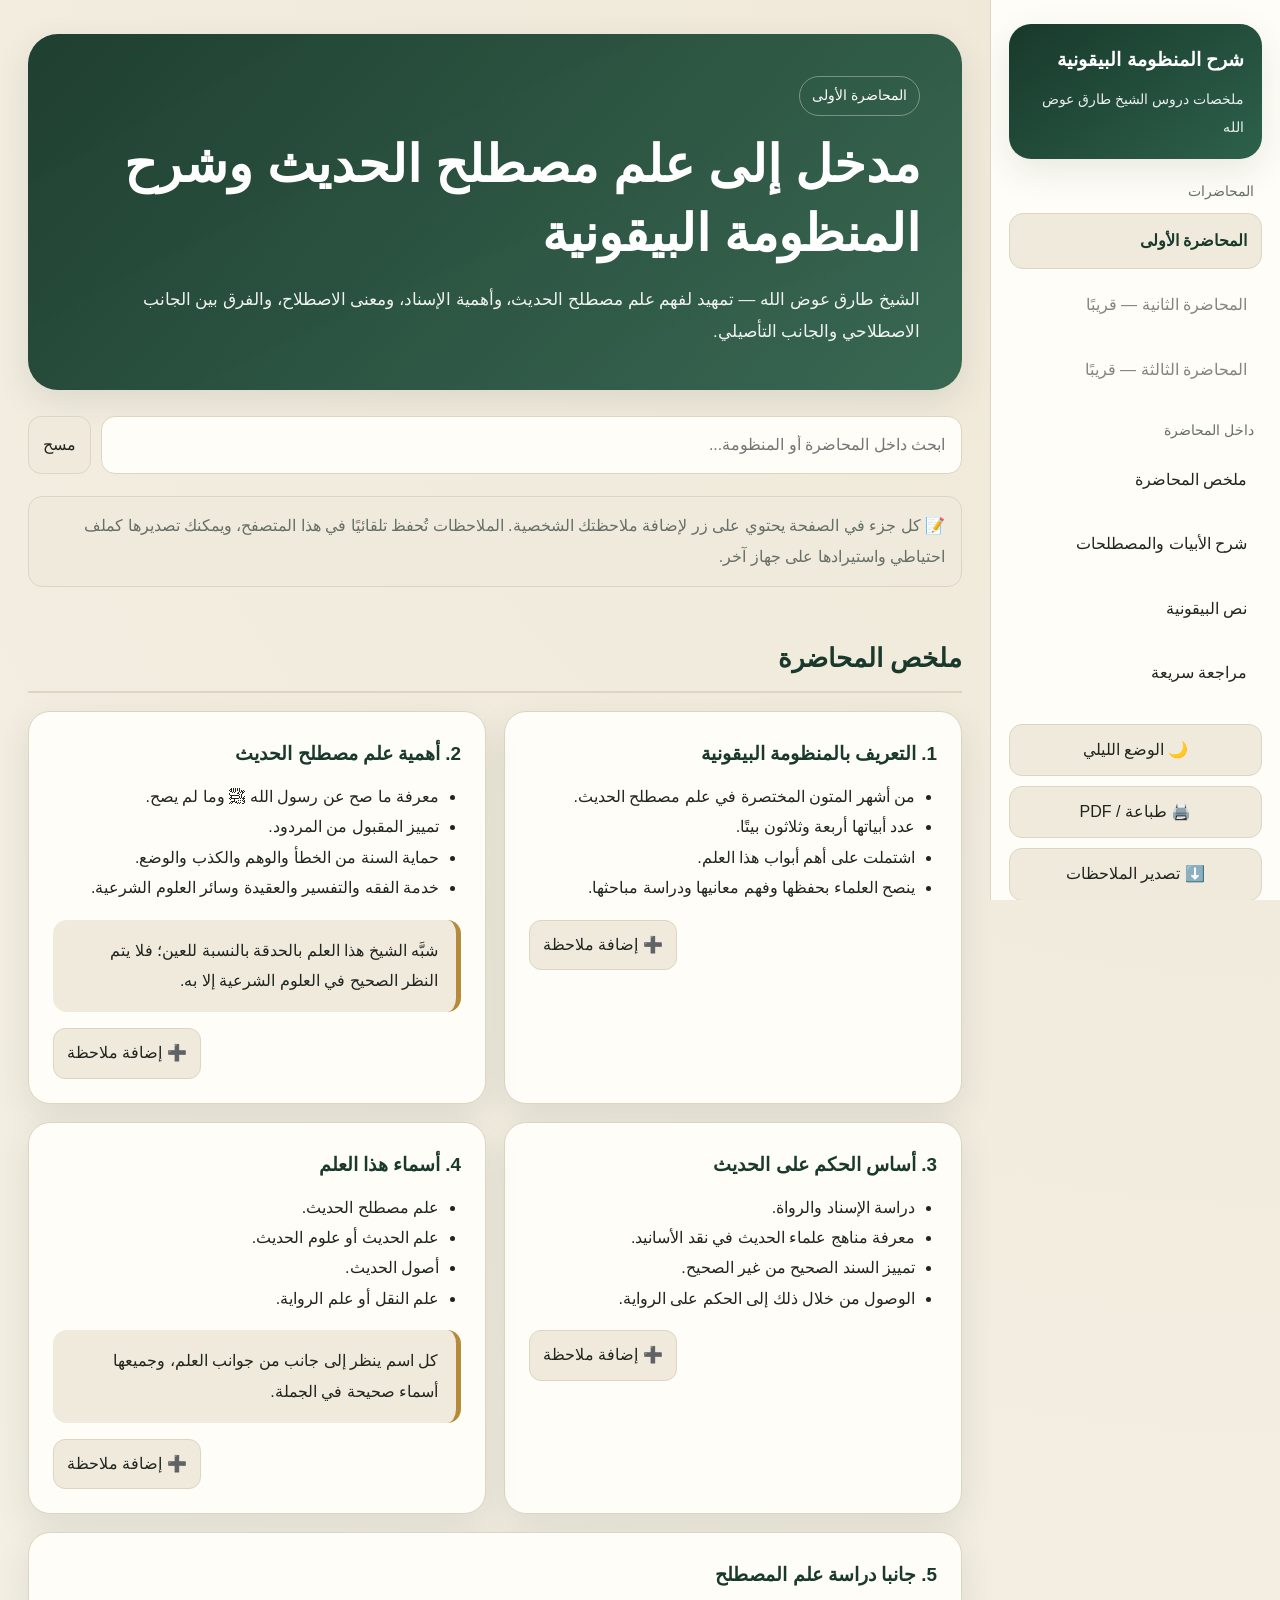
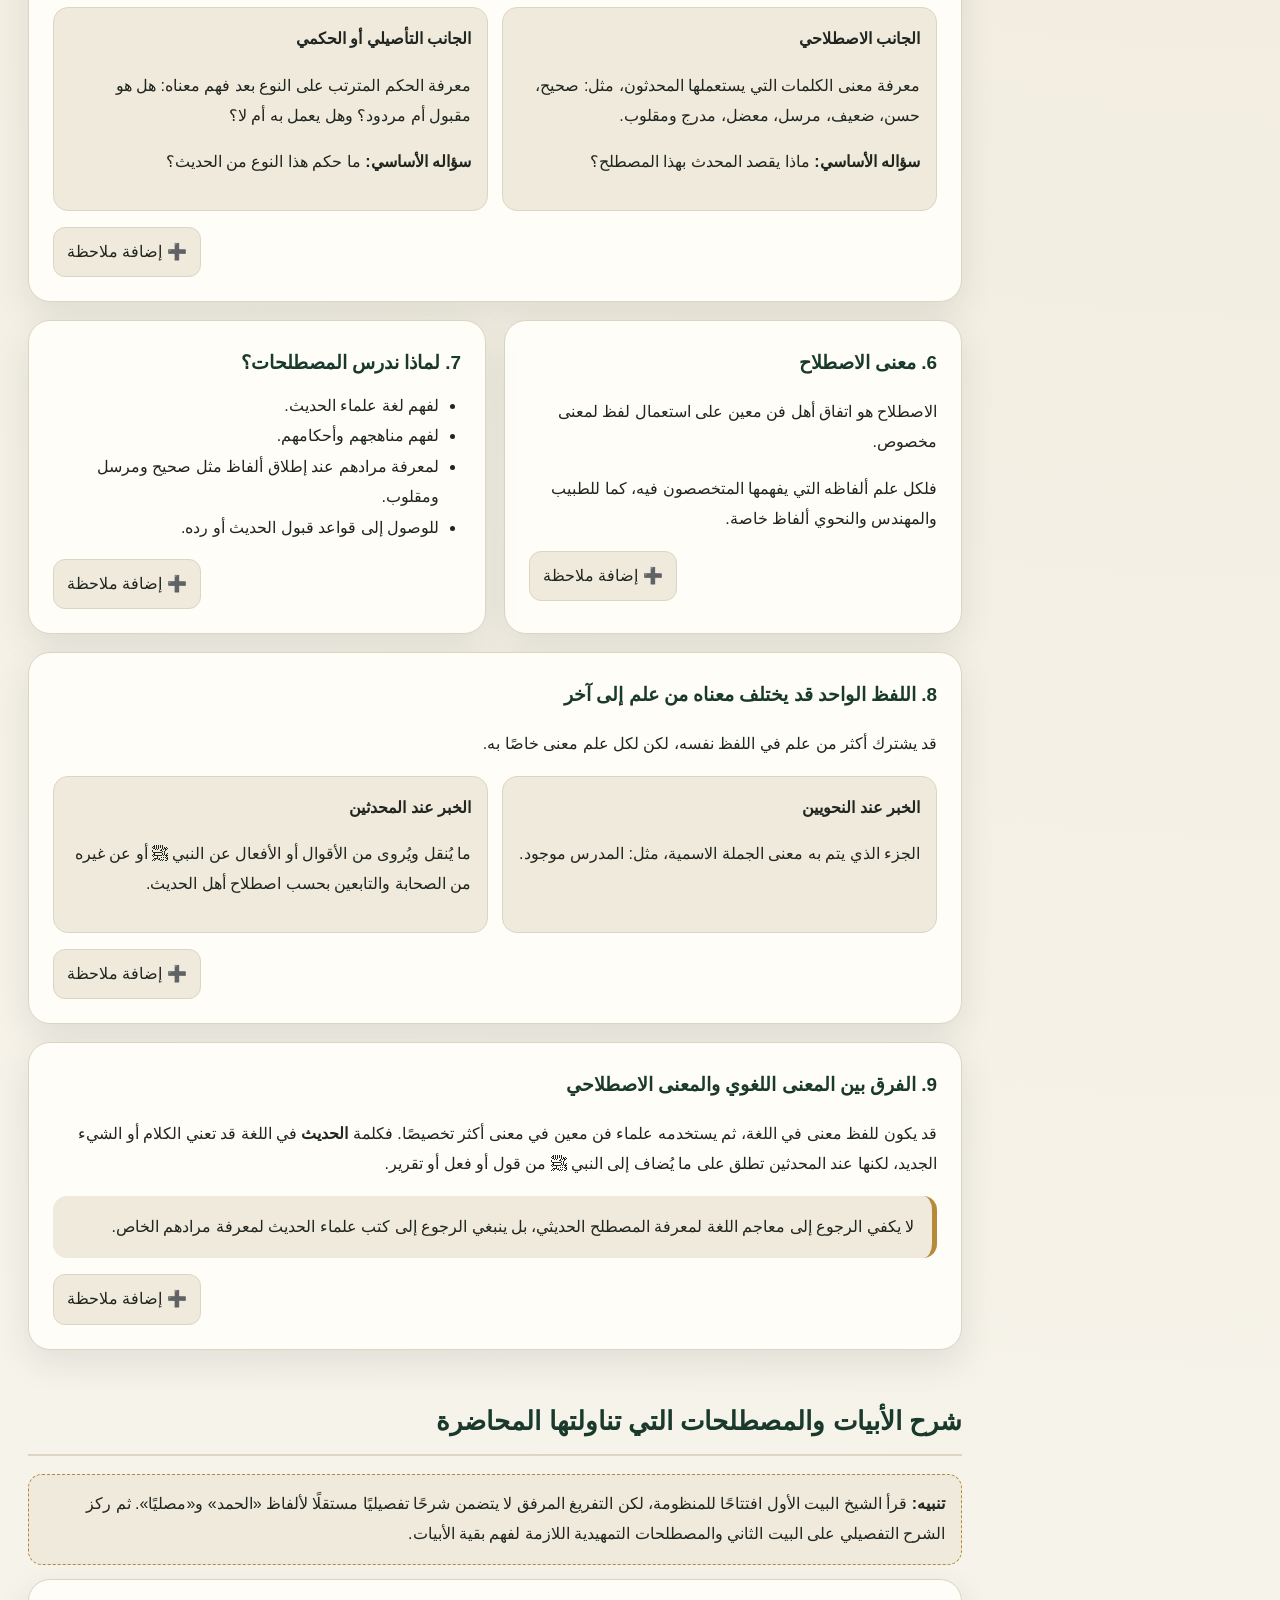
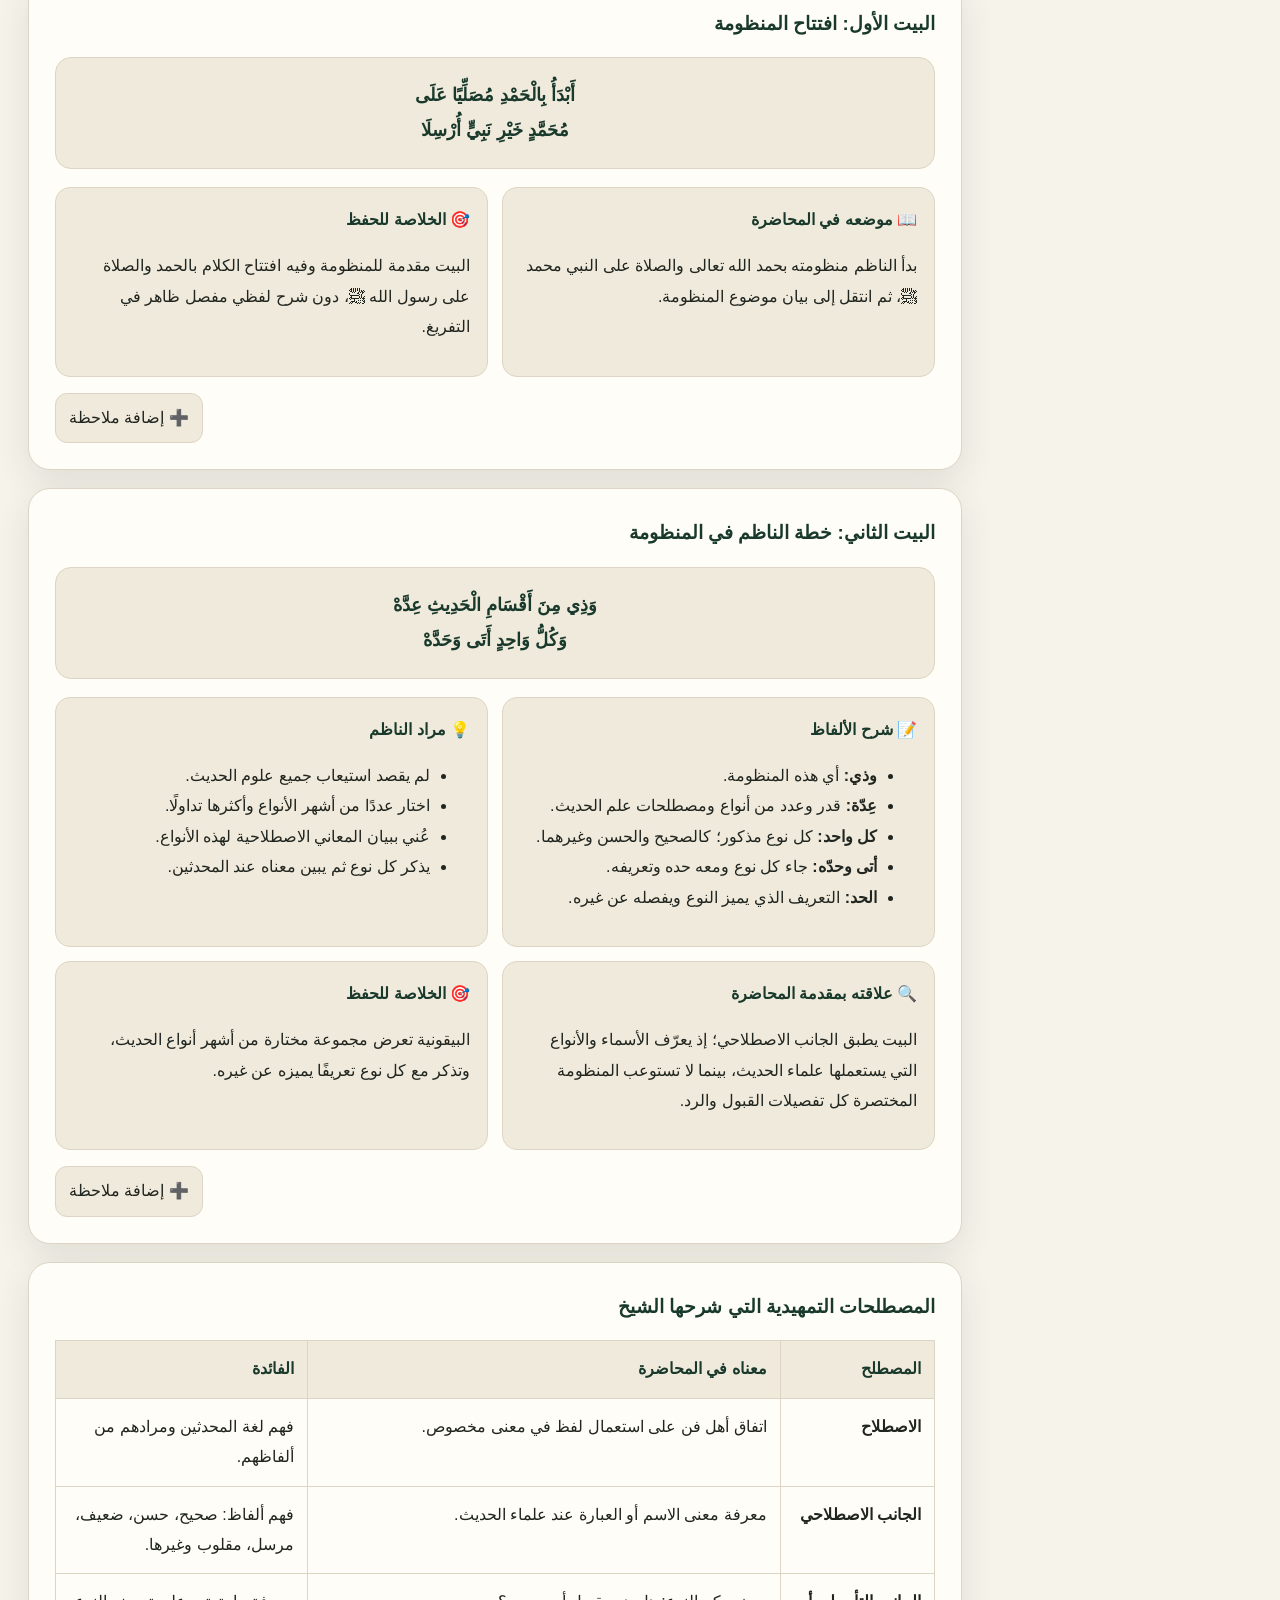
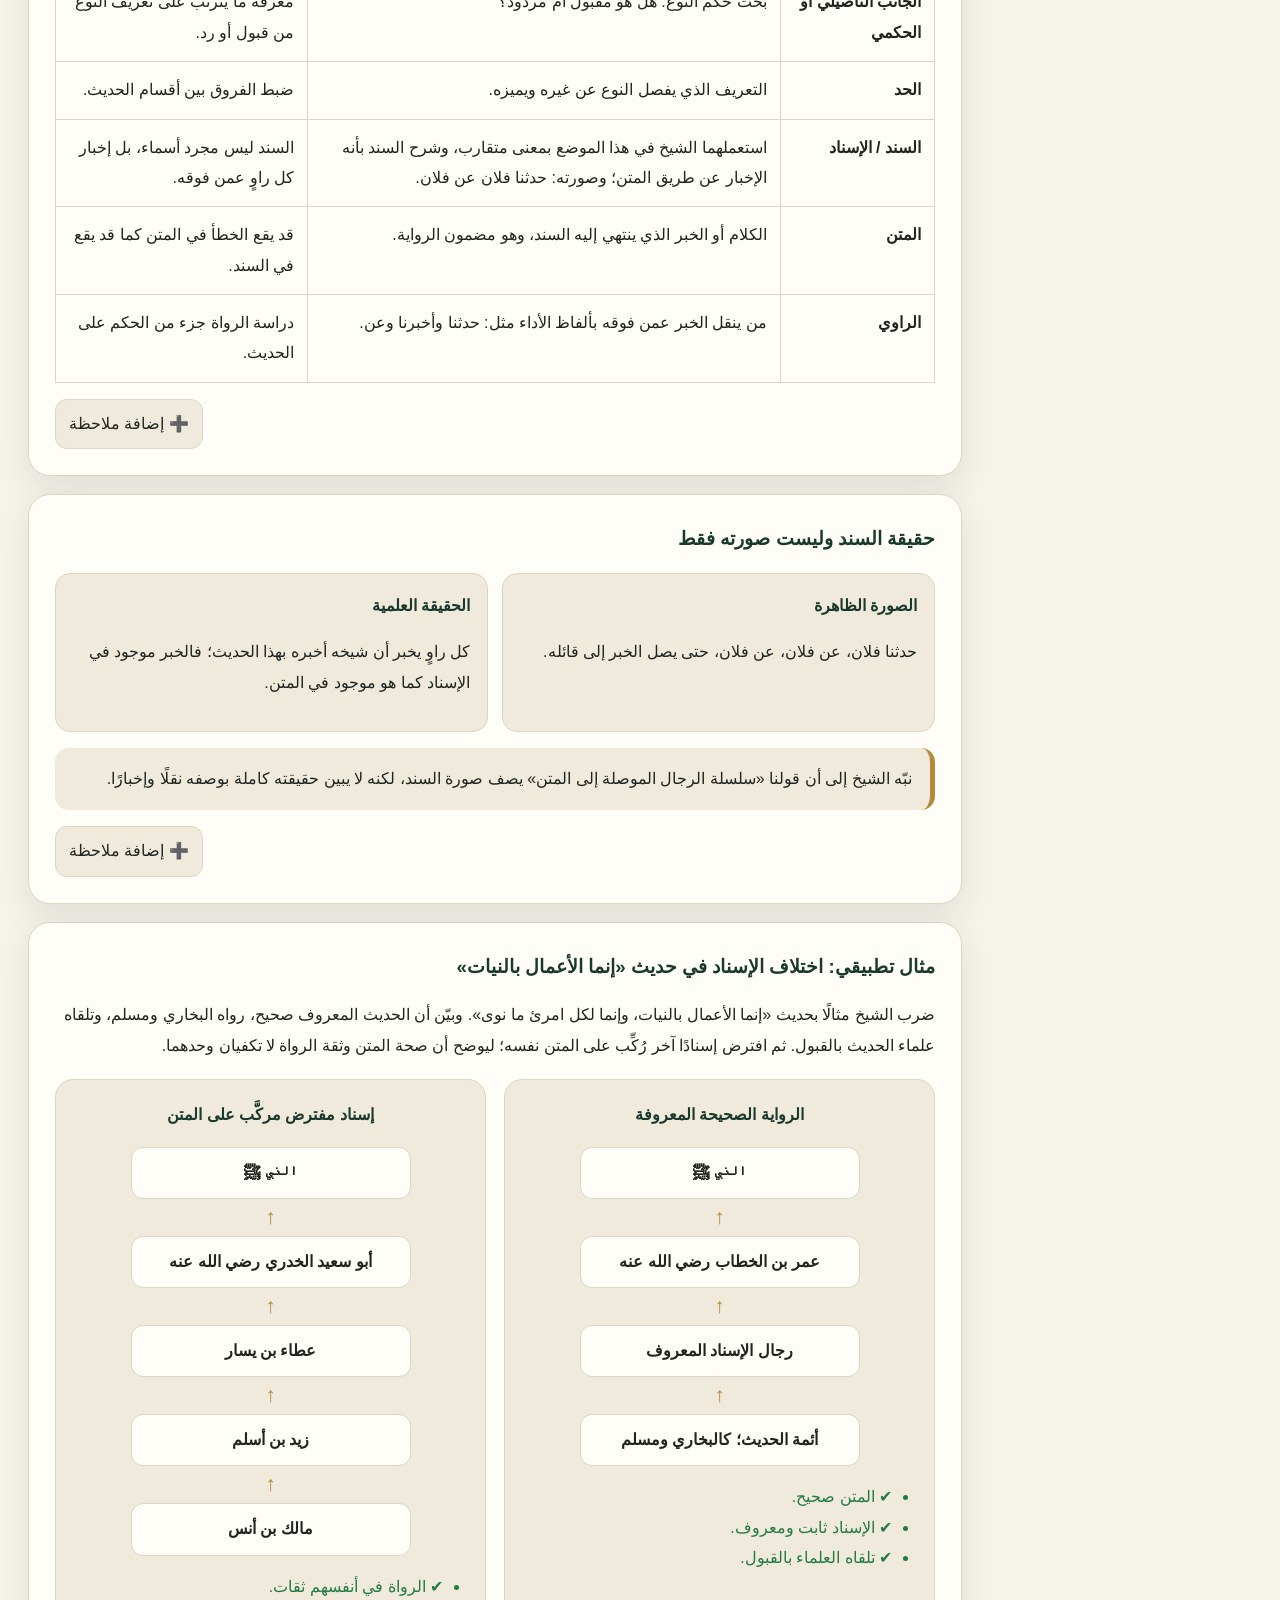
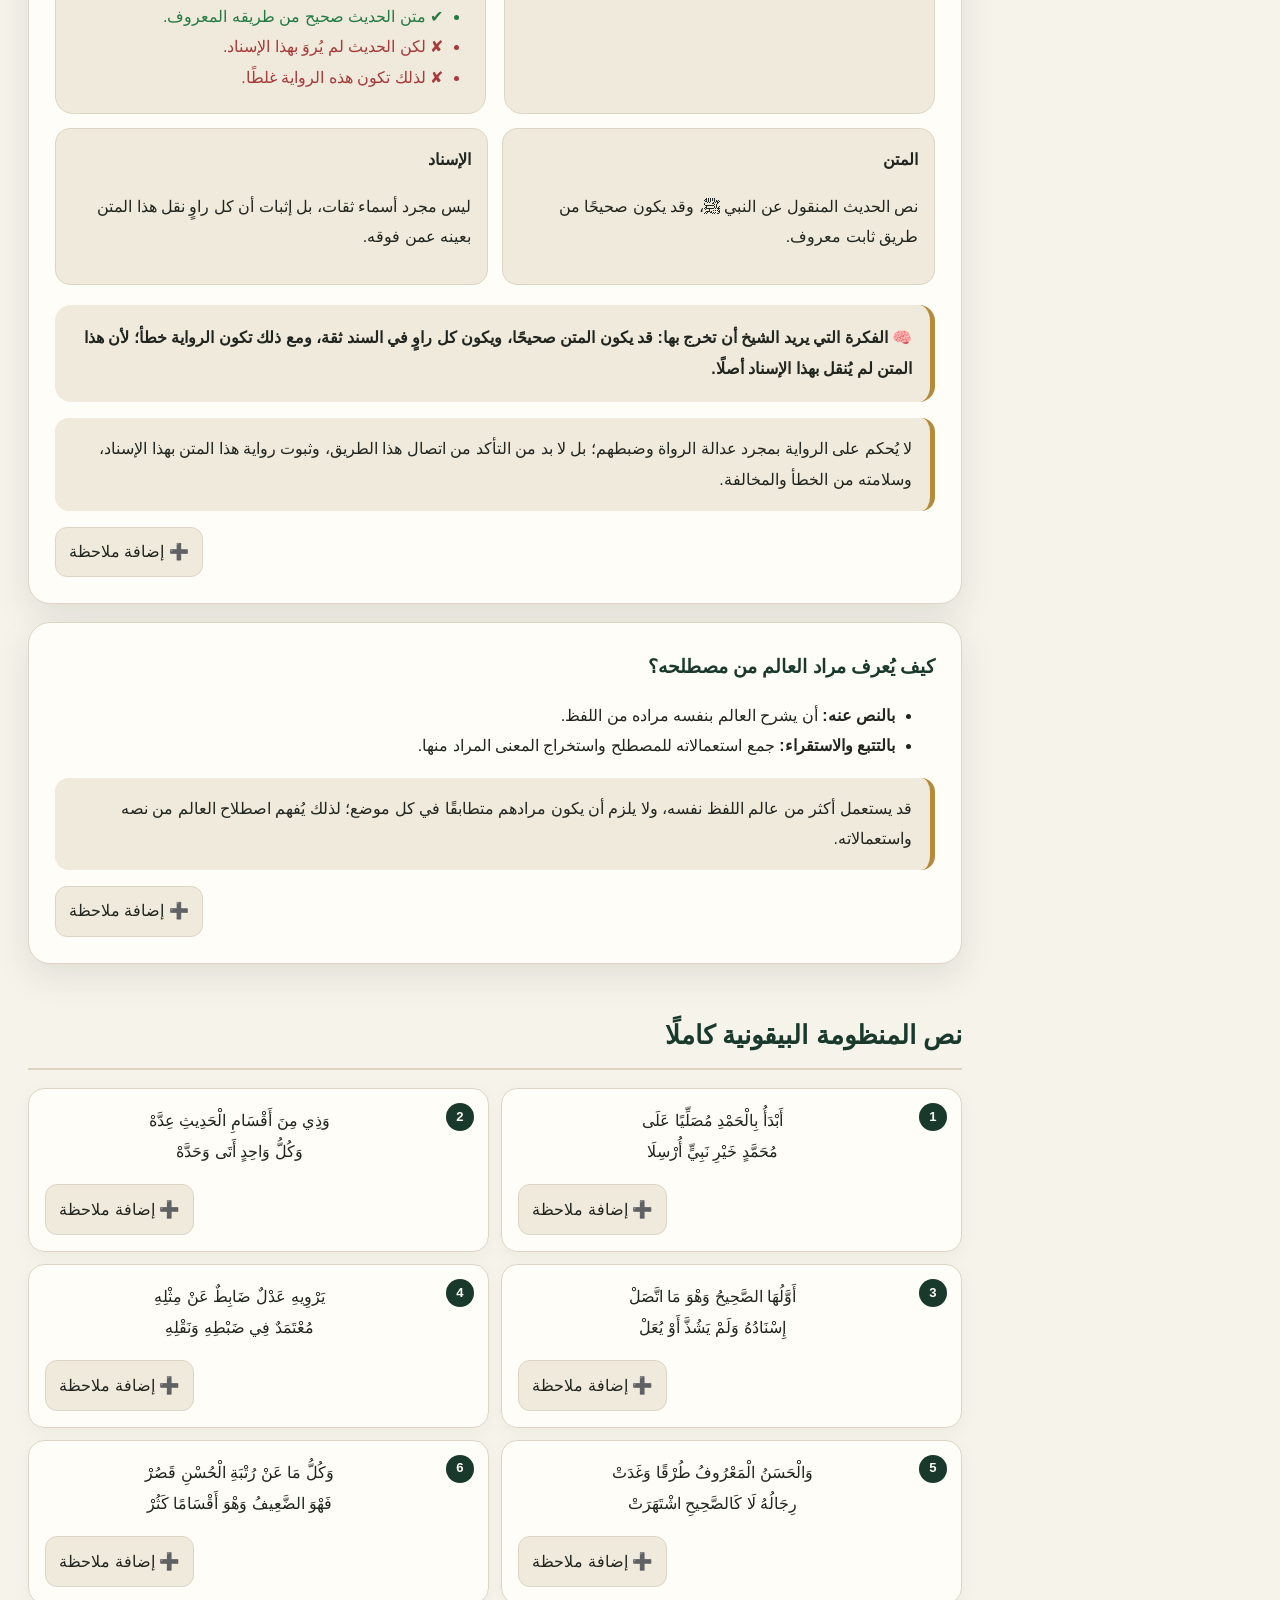
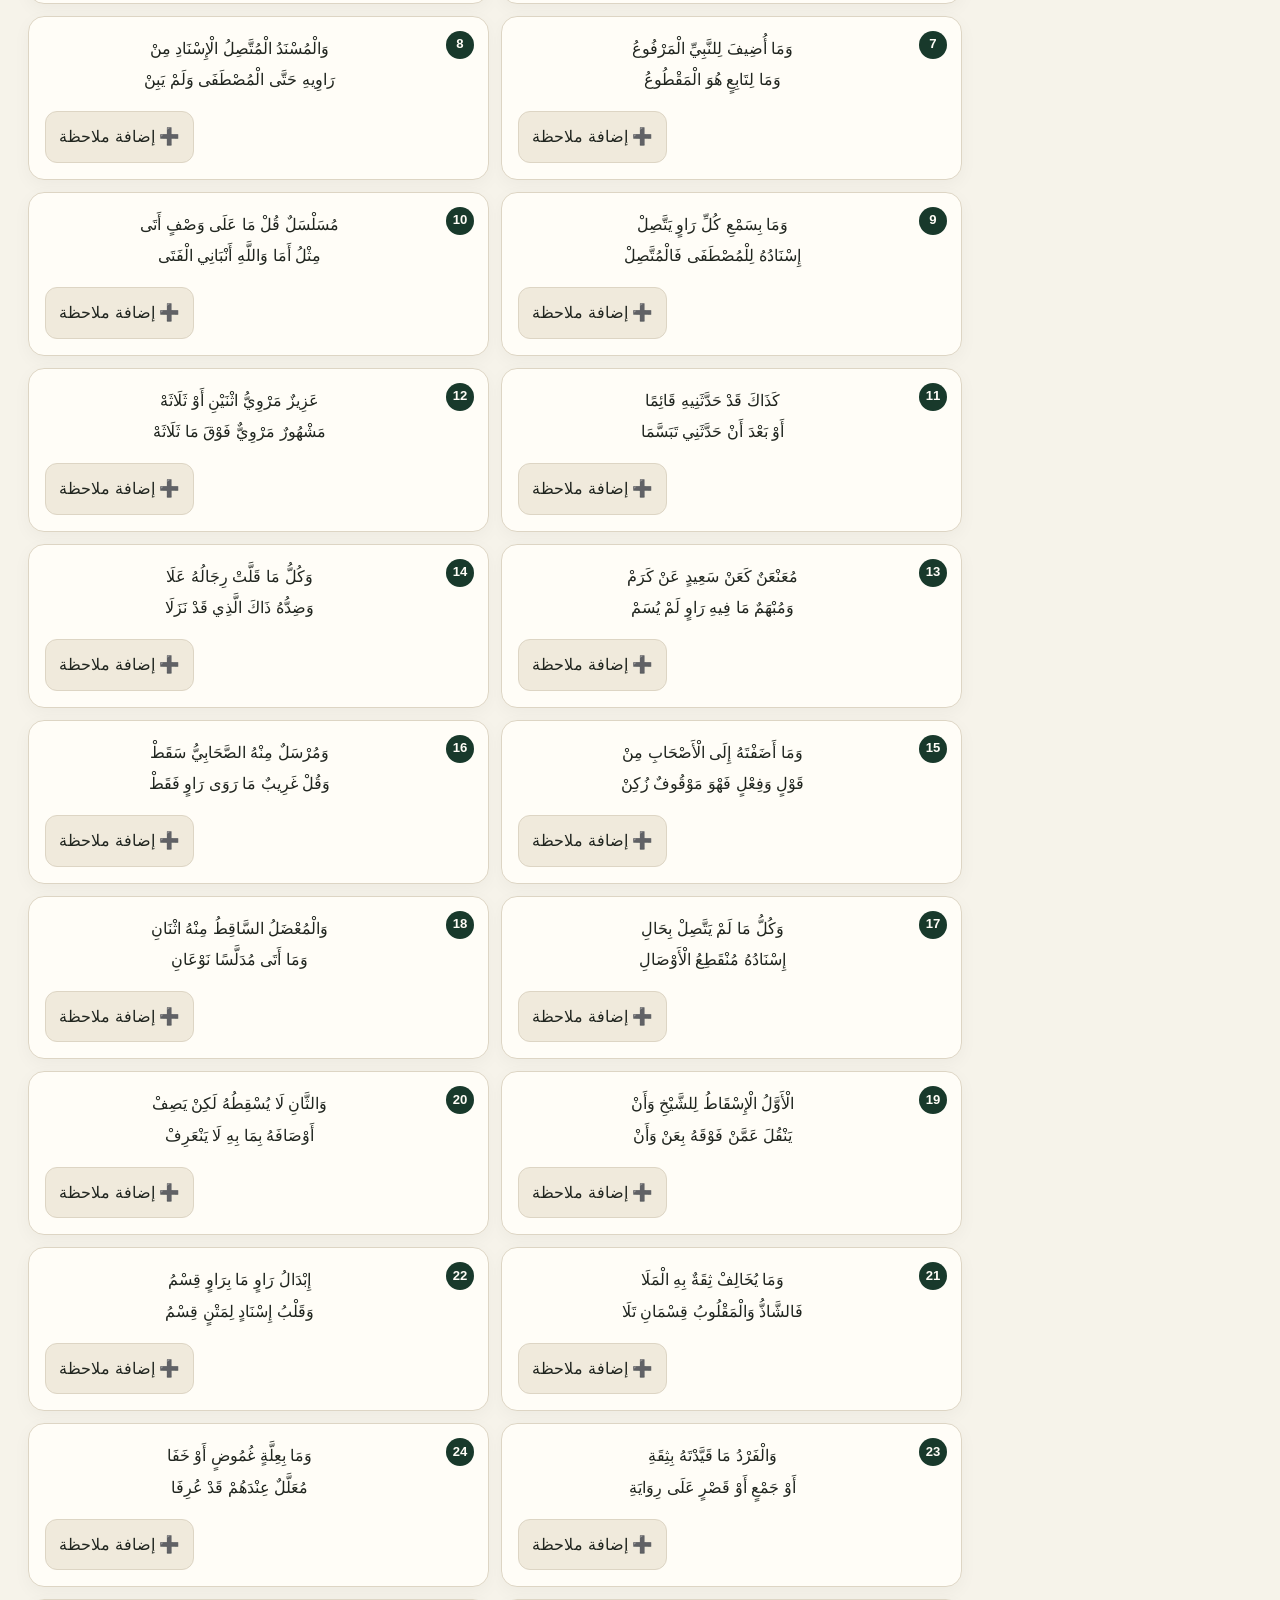
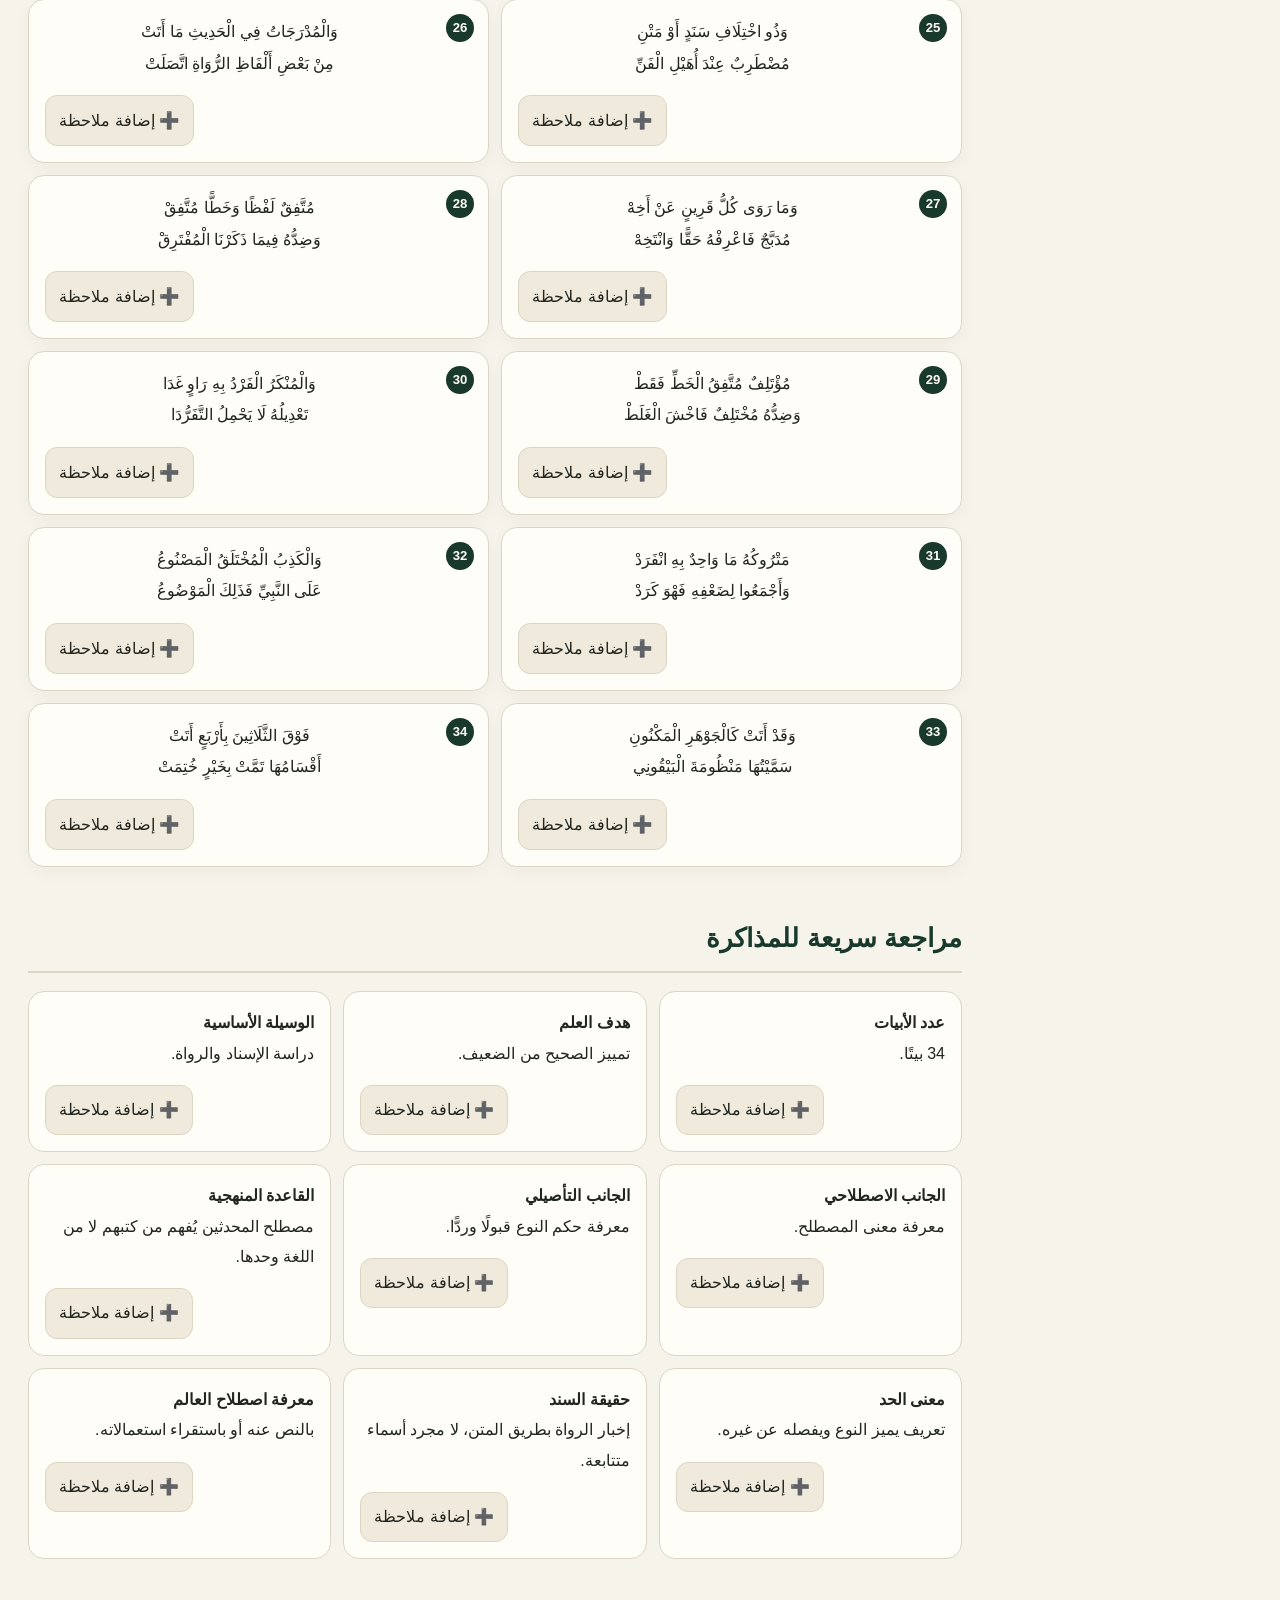
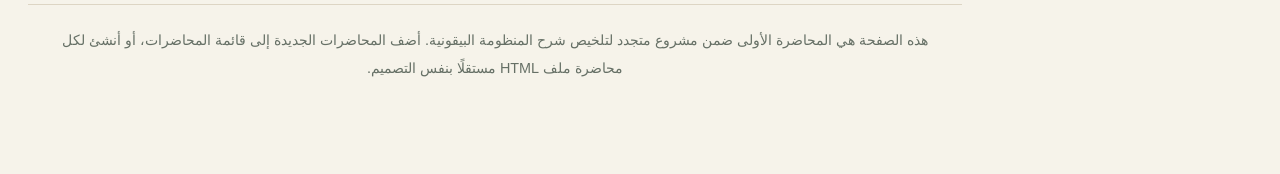
==== index.html @ b58b72da "Add files via upload" ====
<!DOCTYPE html>
<html lang="ar" dir="rtl">
<head>
  <meta charset="UTF-8" />
  <meta name="viewport" content="width=device-width, initial-scale=1.0" />
  <meta name="description" content="ملخص المحاضرة الأولى للشيخ طارق عوض الله في شرح المنظومة البيقونية وعلم مصطلح الحديث." />
  <meta name="theme-color" content="#18392b" />
  <title>المحاضرة الأولى | شرح المنظومة البيقونية - الشيخ طارق عوض الله</title>

  <style>
    :root {
      --bg: #f6f3ea;
      --surface: #fffdf7;
      --surface-2: #f0eadc;
      --text: #20251f;
      --muted: #667066;
      --primary: #18392b;
      --primary-2: #2d614b;
      --accent: #b58a3a;
      --border: #ddd5c4;
      --shadow: 0 12px 35px rgba(31, 52, 41, .10);
      --radius: 22px;
    }

    body.dark {
      --bg: #111713;
      --surface: #18211b;
      --surface-2: #222d25;
      --text: #eef4ee;
      --muted: #adb9af;
      --primary: #b8ddc8;
      --primary-2: #80b897;
      --accent: #e4bd6a;
      --border: #334238;
      --shadow: 0 12px 35px rgba(0, 0, 0, .28);
    }

    * { box-sizing: border-box; }
    html { scroll-behavior: smooth; }

    body {
      margin: 0;
      font-family: Tahoma, Arial, sans-serif;
      background:
        radial-gradient(circle at top right, rgba(181,138,58,.10), transparent 28%),
        var(--bg);
      color: var(--text);
      line-height: 1.9;
    }

    a { color: inherit; text-decoration: none; }
    button, input { font: inherit; }

    .layout {
      display: grid;
      grid-template-columns: 290px minmax(0, 1fr);
      min-height: 100vh;
    }

    aside {
      position: sticky;
      top: 0;
      height: 100vh;
      padding: 24px 18px;
      background: var(--surface);
      border-left: 1px solid var(--border);
      overflow-y: auto;
    }

    .brand {
      padding: 18px;
      border-radius: var(--radius);
      background: linear-gradient(145deg, var(--primary), var(--primary-2));
      color: #fff;
      box-shadow: var(--shadow);
      margin-bottom: 20px;
    }

    body.dark .brand { color: #102017; }

    .brand h1 {
      margin: 0 0 8px;
      font-size: 1.2rem;
    }

    .brand p {
      margin: 0;
      opacity: .9;
      font-size: .9rem;
    }

    .sidebar-title {
      font-size: .85rem;
      color: var(--muted);
      margin: 20px 8px 8px;
    }

    .lecture-link {
      display: block;
      padding: 12px 14px;
      border-radius: 14px;
      margin-bottom: 8px;
      border: 1px solid transparent;
    }

    .lecture-link.active {
      background: var(--surface-2);
      border-color: var(--border);
      color: var(--primary);
      font-weight: bold;
    }

    .lecture-link.disabled {
      opacity: .55;
      cursor: default;
    }

    .side-tools {
      display: grid;
      gap: 10px;
      margin-top: 22px;
    }

    .btn {
      border: 1px solid var(--border);
      background: var(--surface-2);
      color: var(--text);
      padding: 10px 14px;
      border-radius: 13px;
      cursor: pointer;
      transition: .2s ease;
    }

    .btn:hover { transform: translateY(-1px); }

    main {
      width: min(100%, 1100px);
      margin: 0 auto;
      padding: 34px 28px 70px;
    }

    .hero {
      padding: 42px;
      border-radius: 30px;
      color: white;
      background:
        linear-gradient(135deg, rgba(24,57,43,.97), rgba(45,97,75,.94)),
        linear-gradient(45deg, transparent, rgba(181,138,58,.22));
      box-shadow: var(--shadow);
      margin-bottom: 26px;
    }

    .hero .eyebrow {
      display: inline-block;
      padding: 6px 12px;
      border: 1px solid rgba(255,255,255,.35);
      border-radius: 999px;
      font-size: .85rem;
      margin-bottom: 14px;
    }

    .hero h2 {
      margin: 0;
      font-size: clamp(1.8rem, 4vw, 3.2rem);
      line-height: 1.35;
    }

    .hero p {
      max-width: 780px;
      margin: 16px 0 0;
      opacity: .92;
      font-size: 1.05rem;
    }

    .search-box {
      margin: 22px 0;
      display: flex;
      gap: 10px;
    }

    .search-box input {
      flex: 1;
      min-width: 0;
      padding: 13px 16px;
      border-radius: 14px;
      border: 1px solid var(--border);
      background: var(--surface);
      color: var(--text);
      outline: none;
    }

    .grid {
      display: grid;
      grid-template-columns: repeat(2, minmax(0, 1fr));
      gap: 18px;
    }

    .card {
      background: var(--surface);
      border: 1px solid var(--border);
      border-radius: var(--radius);
      padding: 24px;
      box-shadow: var(--shadow);
    }

    .card h3 {
      color: var(--primary);
      margin-top: 0;
      margin-bottom: 10px;
      font-size: 1.18rem;
    }

    .card ul {
      margin: 0;
      padding-right: 22px;
    }

    .wide { grid-column: 1 / -1; }

    .highlight {
      border-right: 5px solid var(--accent);
      background: var(--surface-2);
      padding: 16px 18px;
      border-radius: 14px;
      margin-top: 16px;
    }

    .compare {
      display: grid;
      grid-template-columns: 1fr 1fr;
      gap: 14px;
      margin-top: 14px;
    }

    .compare > div {
      border: 1px solid var(--border);
      background: var(--surface-2);
      padding: 16px;
      border-radius: 15px;
    }

    .section-title {
      margin: 46px 0 18px;
      color: var(--primary);
      font-size: 1.65rem;
      border-bottom: 2px solid var(--border);
      padding-bottom: 8px;
    }

    .poem {
      counter-reset: verse;
      display: grid;
      grid-template-columns: repeat(2, minmax(0, 1fr));
      gap: 12px;
    }

    .verse {
      counter-increment: verse;
      position: relative;
      padding: 16px 54px 16px 16px;
      border: 1px solid var(--border);
      border-radius: 16px;
      background: var(--surface);
      box-shadow: 0 5px 18px rgba(0,0,0,.04);
      text-align: center;
      font-size: 1.03rem;
    }

    .verse::before {
      content: counter(verse);
      position: absolute;
      right: 14px;
      top: 14px;
      width: 28px;
      height: 28px;
      border-radius: 50%;
      display: grid;
      place-items: center;
      background: var(--primary);
      color: var(--surface);
      font-size: .82rem;
      font-weight: bold;
    }

    .verse span {
      display: block;
    }

    .quick-review {
      display: grid;
      grid-template-columns: repeat(3, minmax(0, 1fr));
      gap: 12px;
    }

    .review-item {
      background: var(--surface);
      border: 1px solid var(--border);
      border-radius: 16px;
      padding: 16px;
    }

    footer {
      margin-top: 45px;
      padding: 22px;
      border-top: 1px solid var(--border);
      color: var(--muted);
      text-align: center;
      font-size: .9rem;
    }

    .hidden-by-search { display: none !important; }
    .mobile-nav { display: none; }


    .lesson-block{background:var(--surface);border:1px solid var(--border);border-radius:var(--radius);padding:26px;margin-bottom:18px;box-shadow:var(--shadow)}
    .lesson-block h3{margin:0 0 16px;color:var(--primary)}
    .bayt-box{text-align:center;padding:20px;margin-bottom:18px;border-radius:16px;background:var(--surface-2);border:1px solid var(--border);color:var(--primary);font-size:1.15rem;font-weight:bold}
    .bayt-box span{display:block}
    .study-parts{display:grid;grid-template-columns:repeat(2,minmax(0,1fr));gap:14px}
    .study-part{border:1px solid var(--border);border-radius:15px;padding:17px;background:var(--surface-2)}
    .study-part h4{margin:0 0 8px;color:var(--primary)}
    .term-table{width:100%;border-collapse:collapse;margin-top:14px}
    .term-table th,.term-table td{padding:13px;text-align:right;border:1px solid var(--border);vertical-align:top}
    .term-table th{background:var(--surface-2);color:var(--primary)}
    .source-note{padding:14px 16px;border-radius:14px;border:1px dashed var(--accent);margin:14px 0;background:var(--surface-2)}

    @media (max-width: 900px) {
      .layout { display: block; }
      aside {
        position: static;
        height: auto;
        border-left: 0;
        border-bottom: 1px solid var(--border);
      }
      .desktop-only { display: none; }
      .mobile-nav { display: flex; gap: 10px; flex-wrap: wrap; }
      main { padding: 22px 16px 55px; }
      .hero { padding: 28px 22px; }
      .grid, .poem, .quick-review, .compare, .study-parts { grid-template-columns: 1fr; }
      .term-table { display:block; overflow-x:auto; }
    }


    .note-tools {
      display: flex;
      justify-content: flex-end;
      margin-top: 16px;
    }

    .note-toggle {
      border: 1px solid var(--border);
      background: var(--surface-2);
      color: var(--text);
      padding: 9px 13px;
      border-radius: 12px;
      cursor: pointer;
    }

    .note-panel {
      margin-top: 14px;
      padding: 16px;
      border-radius: 15px;
      border: 1px dashed var(--accent);
      background: var(--surface-2);
    }

    .note-panel[hidden] { display: none; }

    .note-panel label {
      display: block;
      color: var(--primary);
      font-weight: bold;
      margin-bottom: 8px;
    }

    .note-textarea {
      width: 100%;
      min-height: 120px;
      resize: vertical;
      border: 1px solid var(--border);
      border-radius: 13px;
      padding: 12px;
      background: var(--surface);
      color: var(--text);
      line-height: 1.8;
      outline: none;
    }

    .note-status {
      margin-top: 8px;
      min-height: 24px;
      color: var(--muted);
      font-size: .86rem;
    }

    .note-actions {
      display: flex;
      gap: 8px;
      flex-wrap: wrap;
      margin-top: 10px;
    }

    .note-delete {
      border-color: #b64b4b;
    }

    .has-note {
      border-color: var(--accent) !important;
      position: relative;
    }

    .has-note::after {
      content: "لديك ملاحظة";
      position: absolute;
      top: 10px;
      left: 12px;
      background: var(--accent);
      color: #fff;
      padding: 3px 9px;
      border-radius: 999px;
      font-size: .74rem;
    }

    .notes-help {
      margin: 18px 0;
      padding: 14px 16px;
      border-radius: 14px;
      background: var(--surface-2);
      border: 1px solid var(--border);
      color: var(--muted);
    }


    .isnad-comparison {
      display: grid;
      grid-template-columns: repeat(2, minmax(0, 1fr));
      gap: 18px;
      margin-top: 18px;
    }

    .isnad-path {
      border: 1px solid var(--border);
      border-radius: 18px;
      padding: 20px;
      background: var(--surface-2);
    }

    .isnad-path h4 {
      margin: 0 0 14px;
      color: var(--primary);
      text-align: center;
    }

    .chain {
      display: grid;
      gap: 8px;
      justify-items: center;
      margin: 16px 0;
    }

    .chain-node {
      width: min(100%, 280px);
      padding: 10px 14px;
      border: 1px solid var(--border);
      border-radius: 12px;
      background: var(--surface);
      text-align: center;
      font-weight: bold;
    }

    .chain-arrow {
      color: var(--accent);
      font-size: 1.3rem;
      line-height: 1;
    }

    .verdict-list {
      margin: 14px 0 0;
      padding-right: 22px;
    }

    .verdict-good { color: #237a43; }
    .verdict-bad { color: #a73b3b; }

    .key-lesson {
      margin-top: 20px;
      padding: 18px;
      border-radius: 16px;
      border-right: 5px solid var(--accent);
      background: var(--surface-2);
      font-weight: bold;
    }

    @media (max-width: 900px) {
      .isnad-comparison { grid-template-columns: 1fr; }
    }

    @media print {
      .note-tools, .note-actions, .notes-help { display: none !important; }
      .note-panel[hidden] { display: none !important; }
      .note-panel:not([hidden]) { border: 1px solid #999; }
      .note-textarea { border: 0; min-height: auto; }
    }

    @media print {
      aside, .search-box, .side-tools, .mobile-nav { display: none !important; }
      .layout { display: block; }
      main { width: 100%; max-width: none; padding: 0; }
      body { background: white; color: black; }
      .hero, .card, .verse, .review-item {
        box-shadow: none;
        break-inside: avoid;
      }
      .hero {
        color: black;
        background: white;
        border: 2px solid #222;
      }
    }
  </style>
</head>

<body>
  <div class="layout">
    <aside>
      <div class="brand">
        <h1>شرح المنظومة البيقونية</h1>
        <p>ملخصات دروس الشيخ طارق عوض الله</p>
      </div>

      <div class="sidebar-title">المحاضرات</div>
      <a class="lecture-link active" href="#lecture-1">المحاضرة الأولى</a>
      <div class="lecture-link disabled">المحاضرة الثانية — قريبًا</div>
      <div class="lecture-link disabled">المحاضرة الثالثة — قريبًا</div>

      <div class="sidebar-title">داخل المحاضرة</div>
      <div class="desktop-only">
        <a class="lecture-link" href="#summary">ملخص المحاضرة</a>
        <a class="lecture-link" href="#verse-explanation">شرح الأبيات والمصطلحات</a>
        <a class="lecture-link" href="#poem">نص البيقونية</a>
        <a class="lecture-link" href="#review">مراجعة سريعة</a>
      </div>

      <div class="side-tools">
        <button class="btn" id="themeBtn" type="button">🌙 الوضع الليلي</button>
        <button class="btn" id="printBtn" type="button">🖨️ طباعة / PDF</button>
        <button class="btn" id="exportNotesBtn" type="button">⬇️ تصدير الملاحظات</button>
        <button class="btn" id="importNotesBtn" type="button">⬆️ استيراد الملاحظات</button>
        <button class="btn" id="clearAllNotesBtn" type="button">🗑️ مسح كل الملاحظات</button>
        <input id="importNotesInput" type="file" accept="application/json" hidden />
      </div>
    </aside>

    <main>
      <nav class="mobile-nav" aria-label="التنقل داخل الصفحة">
        <a class="btn" href="#summary">الملخص</a>
        <a class="btn" href="#verse-explanation">شرح الأبيات</a>
        <a class="btn" href="#poem">المنظومة</a>
        <a class="btn" href="#review">المراجعة</a>
      </nav>

      <section class="hero" id="lecture-1">
        <span class="eyebrow">المحاضرة الأولى</span>
        <h2>مدخل إلى علم مصطلح الحديث وشرح المنظومة البيقونية</h2>
        <p>
          الشيخ طارق عوض الله — تمهيد لفهم علم مصطلح الحديث، وأهمية الإسناد،
          ومعنى الاصطلاح، والفرق بين الجانب الاصطلاحي والجانب التأصيلي.
        </p>
      </section>

      <div class="search-box">
        <input id="searchInput" type="search" placeholder="ابحث داخل المحاضرة أو المنظومة..." aria-label="البحث داخل الصفحة" />
        <button class="btn" id="clearSearch" type="button">مسح</button>
      </div>

      <div class="notes-help">
        📝 كل جزء في الصفحة يحتوي على زر لإضافة ملاحظتك الشخصية. الملاحظات تُحفظ تلقائيًا في هذا المتصفح، ويمكنك تصديرها كملف احتياطي واستيرادها على جهاز آخر.
      </div>

      <section id="summary">
        <h2 class="section-title">ملخص المحاضرة</h2>

        <div class="grid searchable-zone">
          <article data-note-id="summary-1" class="noteable card">
            <h3>1. التعريف بالمنظومة البيقونية</h3>
            <ul>
              <li>من أشهر المتون المختصرة في علم مصطلح الحديث.</li>
              <li>عدد أبياتها أربعة وثلاثون بيتًا.</li>
              <li>اشتملت على أهم أبواب هذا العلم.</li>
              <li>ينصح العلماء بحفظها وفهم معانيها ودراسة مباحثها.</li>
            </ul>
          </article>

          <article data-note-id="summary-2" class="noteable card">
            <h3>2. أهمية علم مصطلح الحديث</h3>
            <ul>
              <li>معرفة ما صح عن رسول الله ﷺ وما لم يصح.</li>
              <li>تمييز المقبول من المردود.</li>
              <li>حماية السنة من الخطأ والوهم والكذب والوضع.</li>
              <li>خدمة الفقه والتفسير والعقيدة وسائر العلوم الشرعية.</li>
            </ul>
            <div class="highlight">شبَّه الشيخ هذا العلم بالحدقة بالنسبة للعين؛ فلا يتم النظر الصحيح في العلوم الشرعية إلا به.</div>
          </article>

          <article data-note-id="summary-3" class="noteable card">
            <h3>3. أساس الحكم على الحديث</h3>
            <ul>
              <li>دراسة الإسناد والرواة.</li>
              <li>معرفة مناهج علماء الحديث في نقد الأسانيد.</li>
              <li>تمييز السند الصحيح من غير الصحيح.</li>
              <li>الوصول من خلال ذلك إلى الحكم على الرواية.</li>
            </ul>
          </article>

          <article data-note-id="summary-4" class="noteable card">
            <h3>4. أسماء هذا العلم</h3>
            <ul>
              <li>علم مصطلح الحديث.</li>
              <li>علم الحديث أو علوم الحديث.</li>
              <li>أصول الحديث.</li>
              <li>علم النقل أو علم الرواية.</li>
            </ul>
            <div class="highlight">كل اسم ينظر إلى جانب من جوانب العلم، وجميعها أسماء صحيحة في الجملة.</div>
          </article>

          <article data-note-id="summary-5" class="noteable card wide">
            <h3>5. جانبا دراسة علم المصطلح</h3>
            <div class="compare">
              <div>
                <strong>الجانب الاصطلاحي</strong>
                <p>معرفة معنى الكلمات التي يستعملها المحدثون، مثل: صحيح، حسن، ضعيف، مرسل، معضل، مدرج ومقلوب.</p>
                <p><strong>سؤاله الأساسي:</strong> ماذا يقصد المحدث بهذا المصطلح؟</p>
              </div>
              <div>
                <strong>الجانب التأصيلي أو الحكمي</strong>
                <p>معرفة الحكم المترتب على النوع بعد فهم معناه: هل هو مقبول أم مردود؟ وهل يعمل به أم لا؟</p>
                <p><strong>سؤاله الأساسي:</strong> ما حكم هذا النوع من الحديث؟</p>
              </div>
            </div>
          </article>

          <article data-note-id="summary-6" class="noteable card">
            <h3>6. معنى الاصطلاح</h3>
            <p>الاصطلاح هو اتفاق أهل فن معين على استعمال لفظ لمعنى مخصوص.</p>
            <p>فلكل علم ألفاظه التي يفهمها المتخصصون فيه، كما للطبيب والمهندس والنحوي ألفاظ خاصة.</p>
          </article>

          <article data-note-id="summary-7" class="noteable card">
            <h3>7. لماذا ندرس المصطلحات؟</h3>
            <ul>
              <li>لفهم لغة علماء الحديث.</li>
              <li>لفهم مناهجهم وأحكامهم.</li>
              <li>لمعرفة مرادهم عند إطلاق ألفاظ مثل صحيح ومرسل ومقلوب.</li>
              <li>للوصول إلى قواعد قبول الحديث أو رده.</li>
            </ul>
          </article>

          <article data-note-id="summary-8" class="noteable card wide">
            <h3>8. اللفظ الواحد قد يختلف معناه من علم إلى آخر</h3>
            <p>قد يشترك أكثر من علم في اللفظ نفسه، لكن لكل علم معنى خاصًا به.</p>
            <div class="compare">
              <div>
                <strong>الخبر عند النحويين</strong>
                <p>الجزء الذي يتم به معنى الجملة الاسمية، مثل: المدرس موجود.</p>
              </div>
              <div>
                <strong>الخبر عند المحدثين</strong>
                <p>ما يُنقل ويُروى من الأقوال أو الأفعال عن النبي ﷺ أو عن غيره من الصحابة والتابعين بحسب اصطلاح أهل الحديث.</p>
              </div>
            </div>
          </article>

          <article data-note-id="summary-9" class="noteable card wide">
            <h3>9. الفرق بين المعنى اللغوي والمعنى الاصطلاحي</h3>
            <p>
              قد يكون للفظ معنى في اللغة، ثم يستخدمه علماء فن معين في معنى أكثر تخصيصًا.
              فكلمة <strong>الحديث</strong> في اللغة قد تعني الكلام أو الشيء الجديد،
              لكنها عند المحدثين تطلق على ما يُضاف إلى النبي ﷺ من قول أو فعل أو تقرير.
            </p>
            <div class="highlight">
              لا يكفي الرجوع إلى معاجم اللغة لمعرفة المصطلح الحديثي، بل ينبغي الرجوع إلى كتب علماء الحديث لمعرفة مرادهم الخاص.
            </div>
          </article>
        </div>
      </section>


      <section id="verse-explanation">
        <h2 class="section-title">شرح الأبيات والمصطلحات التي تناولتها المحاضرة</h2>

        <div class="source-note">
          <strong>تنبيه:</strong> قرأ الشيخ البيت الأول افتتاحًا للمنظومة، لكن التفريغ المرفق لا يتضمن شرحًا تفصيليًا مستقلًا لألفاظ «الحمد» و«مصليًا». ثم ركز الشرح التفصيلي على البيت الثاني والمصطلحات التمهيدية اللازمة لفهم بقية الأبيات.
        </div>

        <article data-note-id="lesson-1" class="noteable lesson-block searchable-zone">
          <h3>البيت الأول: افتتاح المنظومة</h3>
          <div class="bayt-box">
            <span>أَبْدَأُ بِالْحَمْدِ مُصَلِّيًا عَلَى</span>
            <span>مُحَمَّدٍ خَيْرِ نَبِيٍّ أُرْسِلَا</span>
          </div>
          <div class="study-parts">
            <div class="study-part">
              <h4>📖 موضعه في المحاضرة</h4>
              <p>بدأ الناظم منظومته بحمد الله تعالى والصلاة على النبي محمد ﷺ، ثم انتقل إلى بيان موضوع المنظومة.</p>
            </div>
            <div class="study-part">
              <h4>🎯 الخلاصة للحفظ</h4>
              <p>البيت مقدمة للمنظومة وفيه افتتاح الكلام بالحمد والصلاة على رسول الله ﷺ، دون شرح لفظي مفصل ظاهر في التفريغ.</p>
            </div>
          </div>
        </article>

        <article data-note-id="lesson-2" class="noteable lesson-block searchable-zone">
          <h3>البيت الثاني: خطة الناظم في المنظومة</h3>
          <div class="bayt-box">
            <span>وَذِي مِنَ أَقْسَامِ الْحَدِيثِ عِدَّهْ</span>
            <span>وَكُلُّ وَاحِدٍ أَتَى وَحَدَّهْ</span>
          </div>
          <div class="study-parts">
            <div class="study-part">
              <h4>📝 شرح الألفاظ</h4>
              <ul>
                <li><strong>وذي:</strong> أي هذه المنظومة.</li>
                <li><strong>عِدّة:</strong> قدر وعدد من أنواع ومصطلحات علم الحديث.</li>
                <li><strong>كل واحد:</strong> كل نوع مذكور؛ كالصحيح والحسن وغيرهما.</li>
                <li><strong>أتى وحدّه:</strong> جاء كل نوع ومعه حده وتعريفه.</li>
                <li><strong>الحد:</strong> التعريف الذي يميز النوع ويفصله عن غيره.</li>
              </ul>
            </div>
            <div class="study-part">
              <h4>💡 مراد الناظم</h4>
              <ul>
                <li>لم يقصد استيعاب جميع علوم الحديث.</li>
                <li>اختار عددًا من أشهر الأنواع وأكثرها تداولًا.</li>
                <li>عُني ببيان المعاني الاصطلاحية لهذه الأنواع.</li>
                <li>يذكر كل نوع ثم يبين معناه عند المحدثين.</li>
              </ul>
            </div>
            <div class="study-part">
              <h4>🔍 علاقته بمقدمة المحاضرة</h4>
              <p>البيت يطبق الجانب الاصطلاحي؛ إذ يعرّف الأسماء والأنواع التي يستعملها علماء الحديث، بينما لا تستوعب المنظومة المختصرة كل تفصيلات القبول والرد.</p>
            </div>
            <div class="study-part">
              <h4>🎯 الخلاصة للحفظ</h4>
              <p>البيقونية تعرض مجموعة مختارة من أشهر أنواع الحديث، وتذكر مع كل نوع تعريفًا يميزه عن غيره.</p>
            </div>
          </div>
        </article>

        <article data-note-id="lesson-3" class="noteable lesson-block searchable-zone">
          <h3>المصطلحات التمهيدية التي شرحها الشيخ</h3>
          <table class="term-table">
            <thead><tr><th>المصطلح</th><th>معناه في المحاضرة</th><th>الفائدة</th></tr></thead>
            <tbody>
              <tr><td><strong>الاصطلاح</strong></td><td>اتفاق أهل فن على استعمال لفظ في معنى مخصوص.</td><td>فهم لغة المحدثين ومرادهم من ألفاظهم.</td></tr>
              <tr><td><strong>الجانب الاصطلاحي</strong></td><td>معرفة معنى الاسم أو العبارة عند علماء الحديث.</td><td>فهم ألفاظ: صحيح، حسن، ضعيف، مرسل، مقلوب وغيرها.</td></tr>
              <tr><td><strong>الجانب التأصيلي أو الحكمي</strong></td><td>بحث حكم النوع: هل هو مقبول أم مردود؟</td><td>معرفة ما يترتب على تعريف النوع من قبول أو رد.</td></tr>
              <tr><td><strong>الحد</strong></td><td>التعريف الذي يفصل النوع عن غيره ويميزه.</td><td>ضبط الفروق بين أقسام الحديث.</td></tr>
              <tr><td><strong>السند / الإسناد</strong></td><td>استعملهما الشيخ في هذا الموضع بمعنى متقارب، وشرح السند بأنه الإخبار عن طريق المتن؛ وصورته: حدثنا فلان عن فلان.</td><td>السند ليس مجرد أسماء، بل إخبار كل راوٍ عمن فوقه.</td></tr>
              <tr><td><strong>المتن</strong></td><td>الكلام أو الخبر الذي ينتهي إليه السند، وهو مضمون الرواية.</td><td>قد يقع الخطأ في المتن كما قد يقع في السند.</td></tr>
              <tr><td><strong>الراوي</strong></td><td>من ينقل الخبر عمن فوقه بألفاظ الأداء مثل: حدثنا وأخبرنا وعن.</td><td>دراسة الرواة جزء من الحكم على الحديث.</td></tr>
            </tbody>
          </table>
        </article>

        <article data-note-id="lesson-4" class="noteable lesson-block searchable-zone">
          <h3>حقيقة السند وليست صورته فقط</h3>
          <div class="study-parts">
            <div class="study-part">
              <h4>الصورة الظاهرة</h4>
              <p>حدثنا فلان، عن فلان، عن فلان، حتى يصل الخبر إلى قائله.</p>
            </div>
            <div class="study-part">
              <h4>الحقيقة العلمية</h4>
              <p>كل راوٍ يخبر أن شيخه أخبره بهذا الحديث؛ فالخبر موجود في الإسناد كما هو موجود في المتن.</p>
            </div>
          </div>
          <div class="highlight">نبّه الشيخ إلى أن قولنا «سلسلة الرجال الموصلة إلى المتن» يصف صورة السند، لكنه لا يبين حقيقته كاملة بوصفه نقلًا وإخبارًا.</div>
        </article>

        <article data-note-id="lesson-5" class="noteable lesson-block searchable-zone">
          <h3>مثال تطبيقي: اختلاف الإسناد في حديث «إنما الأعمال بالنيات»</h3>

          <p>
            ضرب الشيخ مثالًا بحديث «إنما الأعمال بالنيات، وإنما لكل امرئ ما نوى».
            وبيّن أن الحديث المعروف صحيح، رواه البخاري ومسلم، وتلقاه علماء الحديث بالقبول.
            ثم افترض إسنادًا آخر رُكِّب على المتن نفسه؛ ليوضح أن صحة المتن وثقة الرواة لا تكفيان وحدهما.
          </p>

          <div class="isnad-comparison">
            <section class="isnad-path">
              <h4>الرواية الصحيحة المعروفة</h4>
              <div class="chain" aria-label="تصور مبسط لطريق الإسناد الصحيح">
                <div class="chain-node">النبي ﷺ</div>
                <div class="chain-arrow">↑</div>
                <div class="chain-node">عمر بن الخطاب رضي الله عنه</div>
                <div class="chain-arrow">↑</div>
                <div class="chain-node">رجال الإسناد المعروف</div>
                <div class="chain-arrow">↑</div>
                <div class="chain-node">أئمة الحديث؛ كالبخاري ومسلم</div>
              </div>
              <ul class="verdict-list">
                <li class="verdict-good">✔ المتن صحيح.</li>
                <li class="verdict-good">✔ الإسناد ثابت ومعروف.</li>
                <li class="verdict-good">✔ تلقاه العلماء بالقبول.</li>
              </ul>
            </section>

            <section class="isnad-path">
              <h4>إسناد مفترض مركَّب على المتن</h4>
              <div class="chain" aria-label="الإسناد المفترض الذي ذكره الشيخ مثالًا">
                <div class="chain-node">النبي ﷺ</div>
                <div class="chain-arrow">↑</div>
                <div class="chain-node">أبو سعيد الخدري رضي الله عنه</div>
                <div class="chain-arrow">↑</div>
                <div class="chain-node">عطاء بن يسار</div>
                <div class="chain-arrow">↑</div>
                <div class="chain-node">زيد بن أسلم</div>
                <div class="chain-arrow">↑</div>
                <div class="chain-node">مالك بن أنس</div>
              </div>
              <ul class="verdict-list">
                <li class="verdict-good">✔ الرواة في أنفسهم ثقات.</li>
                <li class="verdict-good">✔ متن الحديث صحيح من طريقه المعروف.</li>
                <li class="verdict-bad">✘ لكن الحديث لم يُروَ بهذا الإسناد.</li>
                <li class="verdict-bad">✘ لذلك تكون هذه الرواية غلطًا.</li>
              </ul>
            </section>
          </div>

          <div class="compare">
            <div>
              <strong>المتن</strong>
              <p>نص الحديث المنقول عن النبي ﷺ، وقد يكون صحيحًا من طريق ثابت معروف.</p>
            </div>
            <div>
              <strong>الإسناد</strong>
              <p>ليس مجرد أسماء ثقات، بل إثبات أن كل راوٍ نقل هذا المتن بعينه عمن فوقه.</p>
            </div>
          </div>

          <div class="key-lesson">
            🧠 الفكرة التي يريد الشيخ أن تخرج بها:
            قد يكون المتن صحيحًا، ويكون كل راوٍ في السند ثقة، ومع ذلك تكون الرواية خطأ؛
            لأن هذا المتن لم يُنقل بهذا الإسناد أصلًا.
          </div>

          <div class="highlight">
            لا يُحكم على الرواية بمجرد عدالة الرواة وضبطهم؛ بل لا بد من التأكد من اتصال هذا الطريق،
            وثبوت رواية هذا المتن بهذا الإسناد، وسلامته من الخطأ والمخالفة.
          </div>
        </article>

        <article data-note-id="lesson-6" class="noteable lesson-block searchable-zone">
          <h3>كيف يُعرف مراد العالم من مصطلحه؟</h3>
          <ul>
            <li><strong>بالنص عنه:</strong> أن يشرح العالم بنفسه مراده من اللفظ.</li>
            <li><strong>بالتتبع والاستقراء:</strong> جمع استعمالاته للمصطلح واستخراج المعنى المراد منها.</li>
          </ul>
          <div class="highlight">قد يستعمل أكثر من عالم اللفظ نفسه، ولا يلزم أن يكون مرادهم متطابقًا في كل موضع؛ لذلك يُفهم اصطلاح العالم من نصه واستعمالاته.</div>
        </article>
      </section>

      <section id="poem">
        <h2 class="section-title">نص المنظومة البيقونية كاملًا</h2>
        <div class="poem searchable-zone">
          <div data-note-id="verse-1" class="noteable verse"><span>أَبْدَأُ بِالْحَمْدِ مُصَلِّيًا عَلَى</span><span>مُحَمَّدٍ خَيْرِ نَبِيٍّ أُرْسِلَا</span></div>
          <div data-note-id="verse-2" class="noteable verse"><span>وَذِي مِنَ أَقْسَامِ الْحَدِيثِ عِدَّهْ</span><span>وَكُلُّ وَاحِدٍ أَتَى وَحَدَّهْ</span></div>
          <div data-note-id="verse-3" class="noteable verse"><span>أَوَّلُهَا الصَّحِيحُ وَهْوَ مَا اتَّصَلْ</span><span>إِسْنَادُهُ وَلَمْ يَشُذَّ أَوْ يُعَلْ</span></div>
          <div data-note-id="verse-4" class="noteable verse"><span>يَرْوِيهِ عَدْلٌ ضَابِطٌ عَنْ مِثْلِهِ</span><span>مُعْتَمَدٌ فِي ضَبْطِهِ وَنَقْلِهِ</span></div>
          <div data-note-id="verse-5" class="noteable verse"><span>وَالْحَسَنُ الْمَعْرُوفُ طُرْقًا وَغَدَتْ</span><span>رِجَالُهُ لَا كَالصَّحِيحِ اشْتَهَرَتْ</span></div>
          <div data-note-id="verse-6" class="noteable verse"><span>وَكُلُّ مَا عَنْ رُتْبَةِ الْحُسْنِ قَصُرْ</span><span>فَهْوَ الضَّعِيفُ وَهْوَ أَقْسَامًا كَثُرْ</span></div>
          <div data-note-id="verse-7" class="noteable verse"><span>وَمَا أُضِيفَ لِلنَّبِيِّ الْمَرْفُوعُ</span><span>وَمَا لِتَابِعٍ هُوَ الْمَقْطُوعُ</span></div>
          <div data-note-id="verse-8" class="noteable verse"><span>وَالْمُسْنَدُ الْمُتَّصِلُ الْإِسْنَادِ مِنْ</span><span>رَاوِيهِ حَتَّى الْمُصْطَفَى وَلَمْ يَبِنْ</span></div>
          <div data-note-id="verse-9" class="noteable verse"><span>وَمَا بِسَمْعِ كُلِّ رَاوٍ يَتَّصِلْ</span><span>إِسْنَادُهُ لِلْمُصْطَفَى فَالْمُتَّصِلْ</span></div>
          <div data-note-id="verse-10" class="noteable verse"><span>مُسَلْسَلٌ قُلْ مَا عَلَى وَصْفٍ أَتَى</span><span>مِثْلُ أَمَا وَاللَّهِ أَنْبَانِي الْفَتَى</span></div>
          <div data-note-id="verse-11" class="noteable verse"><span>كَذَاكَ قَدْ حَدَّثَنِيهِ قَائِمًا</span><span>أَوْ بَعْدَ أَنْ حَدَّثَنِي تَبَسَّمَا</span></div>
          <div data-note-id="verse-12" class="noteable verse"><span>عَزِيزٌ مَرْوِيُّ اثْنَيْنِ أَوْ ثَلَاثَهْ</span><span>مَشْهُورٌ مَرْوِيٌّ فَوْقَ مَا ثَلَاثَهْ</span></div>
          <div data-note-id="verse-13" class="noteable verse"><span>مُعَنْعَنٌ كَعَنْ سَعِيدٍ عَنْ كَرَمْ</span><span>وَمُبْهَمٌ مَا فِيهِ رَاوٍ لَمْ يُسَمْ</span></div>
          <div data-note-id="verse-14" class="noteable verse"><span>وَكُلُّ مَا قَلَّتْ رِجَالُهُ عَلَا</span><span>وَضِدُّهُ ذَاكَ الَّذِي قَدْ نَزَلَا</span></div>
          <div data-note-id="verse-15" class="noteable verse"><span>وَمَا أَضَفْتَهُ إِلَى الْأَصْحَابِ مِنْ</span><span>قَوْلٍ وَفِعْلٍ فَهْوَ مَوْقُوفٌ زُكِنْ</span></div>
          <div data-note-id="verse-16" class="noteable verse"><span>وَمُرْسَلٌ مِنْهُ الصَّحَابِيُّ سَقَطْ</span><span>وَقُلْ غَرِيبٌ مَا رَوَى رَاوٍ فَقَطْ</span></div>
          <div data-note-id="verse-17" class="noteable verse"><span>وَكُلُّ مَا لَمْ يَتَّصِلْ بِحَالِ</span><span>إِسْنَادُهُ مُنْقَطِعُ الْأَوْصَالِ</span></div>
          <div data-note-id="verse-18" class="noteable verse"><span>وَالْمُعْضَلُ السَّاقِطُ مِنْهُ اثْنَانِ</span><span>وَمَا أَتَى مُدَلَّسًا نَوْعَانِ</span></div>
          <div data-note-id="verse-19" class="noteable verse"><span>الْأَوَّلُ الْإِسْقَاطُ لِلشَّيْخِ وَأَنْ</span><span>يَنْقُلَ عَمَّنْ فَوْقَهُ بِعَنْ وَأَنْ</span></div>
          <div data-note-id="verse-20" class="noteable verse"><span>وَالثَّانِ لَا يُسْقِطُهُ لَكِنْ يَصِفْ</span><span>أَوْصَافَهُ بِمَا بِهِ لَا يَنْعَرِفْ</span></div>
          <div data-note-id="verse-21" class="noteable verse"><span>وَمَا يُخَالِفْ ثِقَةٌ بِهِ الْمَلَا</span><span>فَالشَّاذُّ وَالْمَقْلُوبُ قِسْمَانِ تَلَا</span></div>
          <div data-note-id="verse-22" class="noteable verse"><span>إِبْدَالُ رَاوٍ مَا بِرَاوٍ قِسْمُ</span><span>وَقَلْبُ إِسْنَادٍ لِمَتْنٍ قِسْمُ</span></div>
          <div data-note-id="verse-23" class="noteable verse"><span>وَالْفَرْدُ مَا قَيَّدْتَهُ بِثِقَةِ</span><span>أَوْ جَمْعٍ أَوْ قَصْرٍ عَلَى رِوَايَةِ</span></div>
          <div data-note-id="verse-24" class="noteable verse"><span>وَمَا بِعِلَّةٍ غُمُوضٍ أَوْ خَفَا</span><span>مُعَلَّلٌ عِنْدَهُمْ قَدْ عُرِفَا</span></div>
          <div data-note-id="verse-25" class="noteable verse"><span>وَذُو اخْتِلَافِ سَنَدٍ أَوْ مَتْنِ</span><span>مُضْطَرِبٌ عِنْدَ أُهَيْلِ الْفَنِّ</span></div>
          <div data-note-id="verse-26" class="noteable verse"><span>وَالْمُدْرَجَاتُ فِي الْحَدِيثِ مَا أَتَتْ</span><span>مِنْ بَعْضِ أَلْفَاظِ الرُّوَاةِ اتَّصَلَتْ</span></div>
          <div data-note-id="verse-27" class="noteable verse"><span>وَمَا رَوَى كُلُّ قَرِينٍ عَنْ أَخِهْ</span><span>مُدَبَّجٌ فَاعْرِفْهُ حَقًّا وَانْتَخِهْ</span></div>
          <div data-note-id="verse-28" class="noteable verse"><span>مُتَّفِقٌ لَفْظًا وَخَطًّا مُتَّفِقْ</span><span>وَضِدُّهُ فِيمَا ذَكَرْنَا الْمُفْتَرِقْ</span></div>
          <div data-note-id="verse-29" class="noteable verse"><span>مُؤْتَلِفٌ مُتَّفِقُ الْخَطِّ فَقَطْ</span><span>وَضِدُّهُ مُخْتَلِفٌ فَاخْشَ الْغَلَطْ</span></div>
          <div data-note-id="verse-30" class="noteable verse"><span>وَالْمُنْكَرُ الْفَرْدُ بِهِ رَاوٍ غَدَا</span><span>تَعْدِيلُهُ لَا يَحْمِلُ التَّفَرُّدَا</span></div>
          <div data-note-id="verse-31" class="noteable verse"><span>مَتْرُوكُهُ مَا وَاحِدٌ بِهِ انْفَرَدْ</span><span>وَأَجْمَعُوا لِضَعْفِهِ فَهْوَ كَرَدْ</span></div>
          <div data-note-id="verse-32" class="noteable verse"><span>وَالْكَذِبُ الْمُخْتَلَقُ الْمَصْنُوعُ</span><span>عَلَى النَّبِيِّ فَذَلِكَ الْمَوْضُوعُ</span></div>
          <div data-note-id="verse-33" class="noteable verse"><span>وَقَدْ أَتَتْ كَالْجَوْهَرِ الْمَكْنُونِ</span><span>سَمَّيْتُهَا مَنْظُومَةَ الْبَيْقُونِي</span></div>
          <div data-note-id="verse-34" class="noteable verse"><span>فَوْقَ الثَّلَاثِينَ بِأَرْبَعٍ أَتَتْ</span><span>أَقْسَامُهَا تَمَّتْ بِخَيْرٍ خُتِمَتْ</span></div>
        </div>
      </section>

      <section id="review">
        <h2 class="section-title">مراجعة سريعة للمذاكرة</h2>
        <div class="quick-review searchable-zone">
          <div data-note-id="review-1" class="noteable review-item"><strong>عدد الأبيات</strong><br>34 بيتًا.</div>
          <div data-note-id="review-2" class="noteable review-item"><strong>هدف العلم</strong><br>تمييز الصحيح من الضعيف.</div>
          <div data-note-id="review-3" class="noteable review-item"><strong>الوسيلة الأساسية</strong><br>دراسة الإسناد والرواة.</div>
          <div data-note-id="review-4" class="noteable review-item"><strong>الجانب الاصطلاحي</strong><br>معرفة معنى المصطلح.</div>
          <div data-note-id="review-5" class="noteable review-item"><strong>الجانب التأصيلي</strong><br>معرفة حكم النوع قبولًا وردًّا.</div>
          <div data-note-id="review-6" class="noteable review-item"><strong>القاعدة المنهجية</strong><br>مصطلح المحدثين يُفهم من كتبهم لا من اللغة وحدها.</div>
<div data-note-id="review-7" class="noteable review-item"><strong>معنى الحد</strong><br>تعريف يميز النوع ويفصله عن غيره.</div>
<div data-note-id="review-8" class="noteable review-item"><strong>حقيقة السند</strong><br>إخبار الرواة بطريق المتن، لا مجرد أسماء متتابعة.</div>
<div data-note-id="review-9" class="noteable review-item"><strong>معرفة اصطلاح العالم</strong><br>بالنص عنه أو باستقراء استعمالاته.</div>
        </div>
      </section>

      <footer>
        هذه الصفحة هي المحاضرة الأولى ضمن مشروع متجدد لتلخيص شرح المنظومة البيقونية.
        أضف المحاضرات الجديدة إلى قائمة المحاضرات، أو أنشئ لكل محاضرة ملف HTML مستقلًا بنفس التصميم.
      </footer>
    </main>
  </div>

  <script>
    const themeBtn = document.getElementById('themeBtn');
    const printBtn = document.getElementById('printBtn');
    const searchInput = document.getElementById('searchInput');
    const clearSearch = document.getElementById('clearSearch');
    const exportNotesBtn = document.getElementById('exportNotesBtn');
    const importNotesBtn = document.getElementById('importNotesBtn');
    const importNotesInput = document.getElementById('importNotesInput');
    const clearAllNotesBtn = document.getElementById('clearAllNotesBtn');

    const NOTES_STORAGE_KEY = 'bayquniyyah-lecture-01-notes-v1';
    let notes = loadNotes();

    function loadNotes() {
      try {
        return JSON.parse(localStorage.getItem(NOTES_STORAGE_KEY)) || {};
      } catch (error) {
        console.warn('تعذر قراءة الملاحظات المحفوظة:', error);
        return {};
      }
    }

    function saveNotes() {
      localStorage.setItem(NOTES_STORAGE_KEY, JSON.stringify(notes));
    }

    function makeNoteUI(item) {
      const noteId = item.dataset.noteId;
      if (!noteId || item.querySelector(':scope > .note-tools')) return;

      const tools = document.createElement('div');
      tools.className = 'note-tools';

      const toggle = document.createElement('button');
      toggle.className = 'note-toggle';
      toggle.type = 'button';
      toggle.textContent = notes[noteId] ? '📝 عرض ملاحظتي' : '➕ إضافة ملاحظة';
      toggle.setAttribute('aria-expanded', 'false');

      const panel = document.createElement('div');
      panel.className = 'note-panel';
      panel.hidden = true;

      const label = document.createElement('label');
      label.textContent = 'ملاحظتي الشخصية';
      label.setAttribute('for', `note-${noteId}`);

      const textarea = document.createElement('textarea');
      textarea.className = 'note-textarea';
      textarea.id = `note-${noteId}`;
      textarea.placeholder = 'اكتب هنا ما فهمته بطريقتك، أو فائدة، أو سؤالًا تريد مراجعته...';
      textarea.value = notes[noteId] || '';

      const status = document.createElement('div');
      status.className = 'note-status';
      status.setAttribute('aria-live', 'polite');

      const actions = document.createElement('div');
      actions.className = 'note-actions';

      const saveBtn = document.createElement('button');
      saveBtn.className = 'btn';
      saveBtn.type = 'button';
      saveBtn.textContent = '💾 حفظ الآن';

      const deleteBtn = document.createElement('button');
      deleteBtn.className = 'btn note-delete';
      deleteBtn.type = 'button';
      deleteBtn.textContent = 'حذف الملاحظة';

      actions.append(saveBtn, deleteBtn);
      panel.append(label, textarea, status, actions);
      tools.append(toggle);
      item.append(tools, panel);

      function updateVisualState() {
        const hasText = Boolean((notes[noteId] || '').trim());
        item.classList.toggle('has-note', hasText);
        toggle.textContent = hasText
          ? (panel.hidden ? '📝 عرض ملاحظتي' : '🙈 إخفاء ملاحظتي')
          : (panel.hidden ? '➕ إضافة ملاحظة' : '🙈 إخفاء الملاحظة');
      }

      function persist(showMessage = true) {
        const value = textarea.value.trim();
        if (value) {
          notes[noteId] = value;
        } else {
          delete notes[noteId];
        }
        saveNotes();
        updateVisualState();

        if (showMessage) {
          status.textContent = value ? 'تم الحفظ ✓' : 'الملاحظة فارغة';
          window.setTimeout(() => { status.textContent = ''; }, 1600);
        }
      }

      toggle.addEventListener('click', () => {
        panel.hidden = !panel.hidden;
        toggle.setAttribute('aria-expanded', String(!panel.hidden));
        updateVisualState();
        if (!panel.hidden) textarea.focus();
      });

      saveBtn.addEventListener('click', () => persist(true));

      let saveTimer;
      textarea.addEventListener('input', () => {
        status.textContent = 'جارٍ الحفظ تلقائيًا...';
        window.clearTimeout(saveTimer);
        saveTimer = window.setTimeout(() => persist(true), 650);
      });

      deleteBtn.addEventListener('click', () => {
        if (!confirm('هل تريد حذف هذه الملاحظة؟')) return;
        textarea.value = '';
        delete notes[noteId];
        saveNotes();
        status.textContent = 'تم حذف الملاحظة';
        updateVisualState();
      });

      updateVisualState();
    }

    document.querySelectorAll('.noteable').forEach(makeNoteUI);

    themeBtn.addEventListener('click', () => {
      document.body.classList.toggle('dark');
      const dark = document.body.classList.contains('dark');
      themeBtn.textContent = dark ? '☀️ الوضع النهاري' : '🌙 الوضع الليلي';
    });

    printBtn.addEventListener('click', () => window.print());

    function runSearch() {
      const query = searchInput.value.trim().toLowerCase();
      document.querySelectorAll('.card, .verse, .review-item, .lesson-block').forEach((item) => {
        const match = !query || item.textContent.toLowerCase().includes(query);
        item.classList.toggle('hidden-by-search', !match);
      });
    }

    searchInput.addEventListener('input', runSearch);
    clearSearch.addEventListener('click', () => {
      searchInput.value = '';
      runSearch();
      searchInput.focus();
    });

    exportNotesBtn.addEventListener('click', () => {
      const exportData = {
        page: 'lecture-01-bayquniyyah',
        exportedAt: new Date().toISOString(),
        notes
      };

      const blob = new Blob(
        [JSON.stringify(exportData, null, 2)],
        { type: 'application/json;charset=utf-8' }
      );
      const url = URL.createObjectURL(blob);
      const link = document.createElement('a');
      link.href = url;
      link.download = 'bayquniyyah-lecture-01-notes.json';
      link.click();
      URL.revokeObjectURL(url);
    });

    importNotesBtn.addEventListener('click', () => importNotesInput.click());

    importNotesInput.addEventListener('change', async () => {
      const file = importNotesInput.files[0];
      if (!file) return;

      try {
        const imported = JSON.parse(await file.text());
        const importedNotes = imported.notes || imported;

        if (!importedNotes || typeof importedNotes !== 'object' || Array.isArray(importedNotes)) {
          throw new Error('صيغة الملف غير صحيحة');
        }

        notes = { ...notes, ...importedNotes };
        saveNotes();
        alert('تم استيراد الملاحظات. ستُعاد الصفحة الآن لإظهارها.');
        location.reload();
      } catch (error) {
        alert('تعذر استيراد الملف: ' + error.message);
      } finally {
        importNotesInput.value = '';
      }
    });

    clearAllNotesBtn.addEventListener('click', () => {
      if (!confirm('هل أنت متأكد من مسح جميع ملاحظات هذه المحاضرة؟')) return;
      notes = {};
      localStorage.removeItem(NOTES_STORAGE_KEY);
      location.reload();
    });
  </script>
</body>
</html>
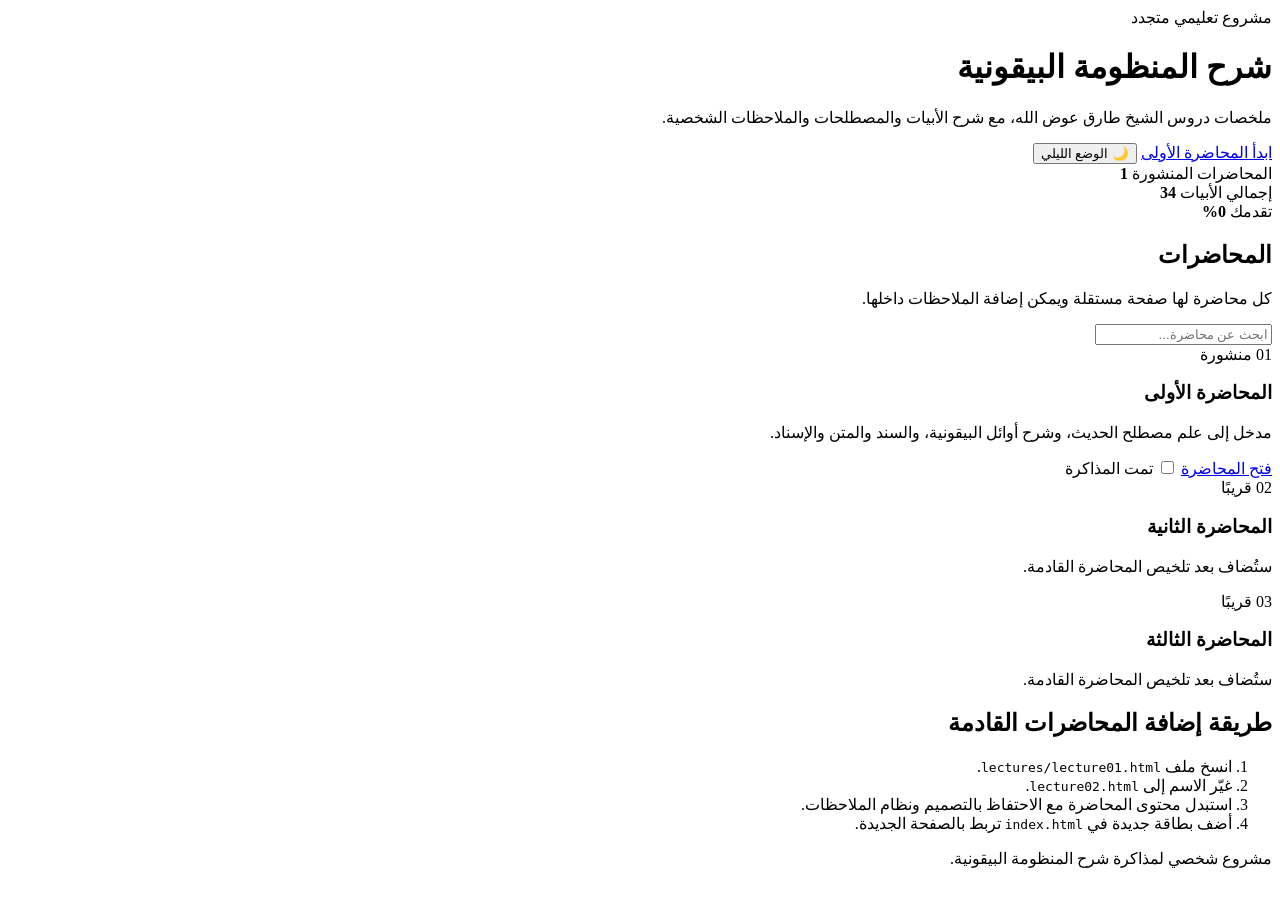
==== commit 4eaa650a: "Add files via upload" ====
--- a/index.html
+++ b/index.html
@@ -1,1130 +1,102 @@
 <!DOCTYPE html>
 <html lang="ar" dir="rtl">
 <head>
-  <meta charset="UTF-8" />
-  <meta name="viewport" content="width=device-width, initial-scale=1.0" />
-  <meta name="description" content="ملخص المحاضرة الأولى للشيخ طارق عوض الله في شرح المنظومة البيقونية وعلم مصطلح الحديث." />
-  <meta name="theme-color" content="#18392b" />
-  <title>المحاضرة الأولى | شرح المنظومة البيقونية - الشيخ طارق عوض الله</title>
+  <meta charset="UTF-8">
+  <meta name="viewport" content="width=device-width, initial-scale=1.0">
+  <meta name="description" content="ملخصات شرح المنظومة البيقونية للشيخ طارق عوض الله">
+  <title>شرح المنظومة البيقونية | المحاضرات</title>
+  <link rel="stylesheet" href="assets/css/home.css">
+</head>
+<body>
+  <header class="hero">
+    <div class="container">
+      <span class="tag">مشروع تعليمي متجدد</span>
+      <h1>شرح المنظومة البيقونية</h1>
+      <p>ملخصات دروس الشيخ طارق عوض الله، مع شرح الأبيات والمصطلحات والملاحظات الشخصية.</p>
+      <div class="hero-actions">
+        <a class="primary-btn" href="lectures/lecture01.html">ابدأ المحاضرة الأولى</a>
+        <button id="themeBtn" class="secondary-btn" type="button">🌙 الوضع الليلي</button>
+      </div>
+    </div>
+  </header>
 
-  <style>
-    :root {
-      --bg: #f6f3ea;
-      --surface: #fffdf7;
-      --surface-2: #f0eadc;
-      --text: #20251f;
-      --muted: #667066;
-      --primary: #18392b;
-      --primary-2: #2d614b;
-      --accent: #b58a3a;
-      --border: #ddd5c4;
-      --shadow: 0 12px 35px rgba(31, 52, 41, .10);
-      --radius: 22px;
-    }
+  <main class="container">
+    <section class="stats">
+      <div class="stat">
+        <span>المحاضرات المنشورة</span>
+        <strong>1</strong>
+      </div>
+      <div class="stat">
+        <span>إجمالي الأبيات</span>
+        <strong>34</strong>
+      </div>
+      <div class="stat">
+        <span>تقدمك</span>
+        <strong id="progressText">0%</strong>
+      </div>
+    </section>
 
-    body.dark {
-      --bg: #111713;
-      --surface: #18211b;
-      --surface-2: #222d25;
-      --text: #eef4ee;
-      --muted: #adb9af;
-      --primary: #b8ddc8;
-      --primary-2: #80b897;
-      --accent: #e4bd6a;
-      --border: #334238;
-      --shadow: 0 12px 35px rgba(0, 0, 0, .28);
-    }
-
-    * { box-sizing: border-box; }
-    html { scroll-behavior: smooth; }
-
-    body {
-      margin: 0;
-      font-family: Tahoma, Arial, sans-serif;
-      background:
-        radial-gradient(circle at top right, rgba(181,138,58,.10), transparent 28%),
-        var(--bg);
-      color: var(--text);
-      line-height: 1.9;
-    }
-
-    a { color: inherit; text-decoration: none; }
-    button, input { font: inherit; }
-
-    .layout {
-      display: grid;
-      grid-template-columns: 290px minmax(0, 1fr);
-      min-height: 100vh;
-    }
-
-    aside {
-      position: sticky;
-      top: 0;
-      height: 100vh;
-      padding: 24px 18px;
-      background: var(--surface);
-      border-left: 1px solid var(--border);
-      overflow-y: auto;
-    }
-
-    .brand {
-      padding: 18px;
-      border-radius: var(--radius);
-      background: linear-gradient(145deg, var(--primary), var(--primary-2));
-      color: #fff;
-      box-shadow: var(--shadow);
-      margin-bottom: 20px;
-    }
-
-    body.dark .brand { color: #102017; }
-
-    .brand h1 {
-      margin: 0 0 8px;
-      font-size: 1.2rem;
-    }
-
-    .brand p {
-      margin: 0;
-      opacity: .9;
-      font-size: .9rem;
-    }
-
-    .sidebar-title {
-      font-size: .85rem;
-      color: var(--muted);
-      margin: 20px 8px 8px;
-    }
-
-    .lecture-link {
-      display: block;
-      padding: 12px 14px;
-      border-radius: 14px;
-      margin-bottom: 8px;
-      border: 1px solid transparent;
-    }
-
-    .lecture-link.active {
-      background: var(--surface-2);
-      border-color: var(--border);
-      color: var(--primary);
-      font-weight: bold;
-    }
-
-    .lecture-link.disabled {
-      opacity: .55;
-      cursor: default;
-    }
-
-    .side-tools {
-      display: grid;
-      gap: 10px;
-      margin-top: 22px;
-    }
-
-    .btn {
-      border: 1px solid var(--border);
-      background: var(--surface-2);
-      color: var(--text);
-      padding: 10px 14px;
-      border-radius: 13px;
-      cursor: pointer;
-      transition: .2s ease;
-    }
-
-    .btn:hover { transform: translateY(-1px); }
-
-    main {
-      width: min(100%, 1100px);
-      margin: 0 auto;
-      padding: 34px 28px 70px;
-    }
-
-    .hero {
-      padding: 42px;
-      border-radius: 30px;
-      color: white;
-      background:
-        linear-gradient(135deg, rgba(24,57,43,.97), rgba(45,97,75,.94)),
-        linear-gradient(45deg, transparent, rgba(181,138,58,.22));
-      box-shadow: var(--shadow);
-      margin-bottom: 26px;
-    }
-
-    .hero .eyebrow {
-      display: inline-block;
-      padding: 6px 12px;
-      border: 1px solid rgba(255,255,255,.35);
-      border-radius: 999px;
-      font-size: .85rem;
-      margin-bottom: 14px;
-    }
-
-    .hero h2 {
-      margin: 0;
-      font-size: clamp(1.8rem, 4vw, 3.2rem);
-      line-height: 1.35;
-    }
-
-    .hero p {
-      max-width: 780px;
-      margin: 16px 0 0;
-      opacity: .92;
-      font-size: 1.05rem;
-    }
-
-    .search-box {
-      margin: 22px 0;
-      display: flex;
-      gap: 10px;
-    }
-
-    .search-box input {
-      flex: 1;
-      min-width: 0;
-      padding: 13px 16px;
-      border-radius: 14px;
-      border: 1px solid var(--border);
-      background: var(--surface);
-      color: var(--text);
-      outline: none;
-    }
-
-    .grid {
-      display: grid;
-      grid-template-columns: repeat(2, minmax(0, 1fr));
-      gap: 18px;
-    }
-
-    .card {
-      background: var(--surface);
-      border: 1px solid var(--border);
-      border-radius: var(--radius);
-      padding: 24px;
-      box-shadow: var(--shadow);
-    }
-
-    .card h3 {
-      color: var(--primary);
-      margin-top: 0;
-      margin-bottom: 10px;
-      font-size: 1.18rem;
-    }
-
-    .card ul {
-      margin: 0;
-      padding-right: 22px;
-    }
-
-    .wide { grid-column: 1 / -1; }
-
-    .highlight {
-      border-right: 5px solid var(--accent);
-      background: var(--surface-2);
-      padding: 16px 18px;
-      border-radius: 14px;
-      margin-top: 16px;
-    }
-
-    .compare {
-      display: grid;
-      grid-template-columns: 1fr 1fr;
-      gap: 14px;
-      margin-top: 14px;
-    }
-
-    .compare > div {
-      border: 1px solid var(--border);
-      background: var(--surface-2);
-      padding: 16px;
-      border-radius: 15px;
-    }
-
-    .section-title {
-      margin: 46px 0 18px;
-      color: var(--primary);
-      font-size: 1.65rem;
-      border-bottom: 2px solid var(--border);
-      padding-bottom: 8px;
-    }
-
-    .poem {
-      counter-reset: verse;
-      display: grid;
-      grid-template-columns: repeat(2, minmax(0, 1fr));
-      gap: 12px;
-    }
-
-    .verse {
-      counter-increment: verse;
-      position: relative;
-      padding: 16px 54px 16px 16px;
-      border: 1px solid var(--border);
-      border-radius: 16px;
-      background: var(--surface);
-      box-shadow: 0 5px 18px rgba(0,0,0,.04);
-      text-align: center;
-      font-size: 1.03rem;
-    }
-
-    .verse::before {
-      content: counter(verse);
-      position: absolute;
-      right: 14px;
-      top: 14px;
-      width: 28px;
-      height: 28px;
-      border-radius: 50%;
-      display: grid;
-      place-items: center;
-      background: var(--primary);
-      color: var(--surface);
-      font-size: .82rem;
-      font-weight: bold;
-    }
-
-    .verse span {
-      display: block;
-    }
-
-    .quick-review {
-      display: grid;
-      grid-template-columns: repeat(3, minmax(0, 1fr));
-      gap: 12px;
-    }
-
-    .review-item {
-      background: var(--surface);
-      border: 1px solid var(--border);
-      border-radius: 16px;
-      padding: 16px;
-    }
-
-    footer {
-      margin-top: 45px;
-      padding: 22px;
-      border-top: 1px solid var(--border);
-      color: var(--muted);
-      text-align: center;
-      font-size: .9rem;
-    }
-
-    .hidden-by-search { display: none !important; }
-    .mobile-nav { display: none; }
-
-
-    .lesson-block{background:var(--surface);border:1px solid var(--border);border-radius:var(--radius);padding:26px;margin-bottom:18px;box-shadow:var(--shadow)}
-    .lesson-block h3{margin:0 0 16px;color:var(--primary)}
-    .bayt-box{text-align:center;padding:20px;margin-bottom:18px;border-radius:16px;background:var(--surface-2);border:1px solid var(--border);color:var(--primary);font-size:1.15rem;font-weight:bold}
-    .bayt-box span{display:block}
-    .study-parts{display:grid;grid-template-columns:repeat(2,minmax(0,1fr));gap:14px}
-    .study-part{border:1px solid var(--border);border-radius:15px;padding:17px;background:var(--surface-2)}
-    .study-part h4{margin:0 0 8px;color:var(--primary)}
-    .term-table{width:100%;border-collapse:collapse;margin-top:14px}
-    .term-table th,.term-table td{padding:13px;text-align:right;border:1px solid var(--border);vertical-align:top}
-    .term-table th{background:var(--surface-2);color:var(--primary)}
-    .source-note{padding:14px 16px;border-radius:14px;border:1px dashed var(--accent);margin:14px 0;background:var(--surface-2)}
-
-    @media (max-width: 900px) {
-      .layout { display: block; }
-      aside {
-        position: static;
-        height: auto;
-        border-left: 0;
-        border-bottom: 1px solid var(--border);
-      }
-      .desktop-only { display: none; }
-      .mobile-nav { display: flex; gap: 10px; flex-wrap: wrap; }
-      main { padding: 22px 16px 55px; }
-      .hero { padding: 28px 22px; }
-      .grid, .poem, .quick-review, .compare, .study-parts { grid-template-columns: 1fr; }
-      .term-table { display:block; overflow-x:auto; }
-    }
-
-
-    .note-tools {
-      display: flex;
-      justify-content: flex-end;
-      margin-top: 16px;
-    }
-
-    .note-toggle {
-      border: 1px solid var(--border);
-      background: var(--surface-2);
-      color: var(--text);
-      padding: 9px 13px;
-      border-radius: 12px;
-      cursor: pointer;
-    }
-
-    .note-panel {
-      margin-top: 14px;
-      padding: 16px;
-      border-radius: 15px;
-      border: 1px dashed var(--accent);
-      background: var(--surface-2);
-    }
-
-    .note-panel[hidden] { display: none; }
-
-    .note-panel label {
-      display: block;
-      color: var(--primary);
-      font-weight: bold;
-      margin-bottom: 8px;
-    }
-
-    .note-textarea {
-      width: 100%;
-      min-height: 120px;
-      resize: vertical;
-      border: 1px solid var(--border);
-      border-radius: 13px;
-      padding: 12px;
-      background: var(--surface);
-      color: var(--text);
-      line-height: 1.8;
-      outline: none;
-    }
-
-    .note-status {
-      margin-top: 8px;
-      min-height: 24px;
-      color: var(--muted);
-      font-size: .86rem;
-    }
-
-    .note-actions {
-      display: flex;
-      gap: 8px;
-      flex-wrap: wrap;
-      margin-top: 10px;
-    }
-
-    .note-delete {
-      border-color: #b64b4b;
-    }
-
-    .has-note {
-      border-color: var(--accent) !important;
-      position: relative;
-    }
-
-    .has-note::after {
-      content: "لديك ملاحظة";
-      position: absolute;
-      top: 10px;
-      left: 12px;
-      background: var(--accent);
-      color: #fff;
-      padding: 3px 9px;
-      border-radius: 999px;
-      font-size: .74rem;
-    }
-
-    .notes-help {
-      margin: 18px 0;
-      padding: 14px 16px;
-      border-radius: 14px;
-      background: var(--surface-2);
-      border: 1px solid var(--border);
-      color: var(--muted);
-    }
-
-
-    .isnad-comparison {
-      display: grid;
-      grid-template-columns: repeat(2, minmax(0, 1fr));
-      gap: 18px;
-      margin-top: 18px;
-    }
-
-    .isnad-path {
-      border: 1px solid var(--border);
-      border-radius: 18px;
-      padding: 20px;
-      background: var(--surface-2);
-    }
-
-    .isnad-path h4 {
-      margin: 0 0 14px;
-      color: var(--primary);
-      text-align: center;
-    }
-
-    .chain {
-      display: grid;
-      gap: 8px;
-      justify-items: center;
-      margin: 16px 0;
-    }
-
-    .chain-node {
-      width: min(100%, 280px);
-      padding: 10px 14px;
-      border: 1px solid var(--border);
-      border-radius: 12px;
-      background: var(--surface);
-      text-align: center;
-      font-weight: bold;
-    }
-
-    .chain-arrow {
-      color: var(--accent);
-      font-size: 1.3rem;
-      line-height: 1;
-    }
-
-    .verdict-list {
-      margin: 14px 0 0;
-      padding-right: 22px;
-    }
-
-    .verdict-good { color: #237a43; }
-    .verdict-bad { color: #a73b3b; }
-
-    .key-lesson {
-      margin-top: 20px;
-      padding: 18px;
-      border-radius: 16px;
-      border-right: 5px solid var(--accent);
-      background: var(--surface-2);
-      font-weight: bold;
-    }
-
-    @media (max-width: 900px) {
-      .isnad-comparison { grid-template-columns: 1fr; }
-    }
-
-    @media print {
-      .note-tools, .note-actions, .notes-help { display: none !important; }
-      .note-panel[hidden] { display: none !important; }
-      .note-panel:not([hidden]) { border: 1px solid #999; }
-      .note-textarea { border: 0; min-height: auto; }
-    }
-
-    @media print {
-      aside, .search-box, .side-tools, .mobile-nav { display: none !important; }
-      .layout { display: block; }
-      main { width: 100%; max-width: none; padding: 0; }
-      body { background: white; color: black; }
-      .hero, .card, .verse, .review-item {
-        box-shadow: none;
-        break-inside: avoid;
-      }
-      .hero {
-        color: black;
-        background: white;
-        border: 2px solid #222;
-      }
-    }
-  </style>
-</head>
-
-<body>
-  <div class="layout">
-    <aside>
-      <div class="brand">
-        <h1>شرح المنظومة البيقونية</h1>
-        <p>ملخصات دروس الشيخ طارق عوض الله</p>
+    <section>
+      <div class="section-head">
+        <div>
+          <h2>المحاضرات</h2>
+          <p>كل محاضرة لها صفحة مستقلة ويمكن إضافة الملاحظات داخلها.</p>
+        </div>
+        <input id="lectureSearch" type="search" placeholder="ابحث عن محاضرة...">
       </div>
 
-      <div class="sidebar-title">المحاضرات</div>
-      <a class="lecture-link active" href="#lecture-1">المحاضرة الأولى</a>
-      <div class="lecture-link disabled">المحاضرة الثانية — قريبًا</div>
-      <div class="lecture-link disabled">المحاضرة الثالثة — قريبًا</div>
-
-      <div class="sidebar-title">داخل المحاضرة</div>
-      <div class="desktop-only">
-        <a class="lecture-link" href="#summary">ملخص المحاضرة</a>
-        <a class="lecture-link" href="#verse-explanation">شرح الأبيات والمصطلحات</a>
-        <a class="lecture-link" href="#poem">نص البيقونية</a>
-        <a class="lecture-link" href="#review">مراجعة سريعة</a>
-      </div>
-
-      <div class="side-tools">
-        <button class="btn" id="themeBtn" type="button">🌙 الوضع الليلي</button>
-        <button class="btn" id="printBtn" type="button">🖨️ طباعة / PDF</button>
-        <button class="btn" id="exportNotesBtn" type="button">⬇️ تصدير الملاحظات</button>
-        <button class="btn" id="importNotesBtn" type="button">⬆️ استيراد الملاحظات</button>
-        <button class="btn" id="clearAllNotesBtn" type="button">🗑️ مسح كل الملاحظات</button>
-        <input id="importNotesInput" type="file" accept="application/json" hidden />
-      </div>
-    </aside>
-
-    <main>
-      <nav class="mobile-nav" aria-label="التنقل داخل الصفحة">
-        <a class="btn" href="#summary">الملخص</a>
-        <a class="btn" href="#verse-explanation">شرح الأبيات</a>
-        <a class="btn" href="#poem">المنظومة</a>
-        <a class="btn" href="#review">المراجعة</a>
-      </nav>
-
-      <section class="hero" id="lecture-1">
-        <span class="eyebrow">المحاضرة الأولى</span>
-        <h2>مدخل إلى علم مصطلح الحديث وشرح المنظومة البيقونية</h2>
-        <p>
-          الشيخ طارق عوض الله — تمهيد لفهم علم مصطلح الحديث، وأهمية الإسناد،
-          ومعنى الاصطلاح، والفرق بين الجانب الاصطلاحي والجانب التأصيلي.
-        </p>
-      </section>
-
-      <div class="search-box">
-        <input id="searchInput" type="search" placeholder="ابحث داخل المحاضرة أو المنظومة..." aria-label="البحث داخل الصفحة" />
-        <button class="btn" id="clearSearch" type="button">مسح</button>
-      </div>
-
-      <div class="notes-help">
-        📝 كل جزء في الصفحة يحتوي على زر لإضافة ملاحظتك الشخصية. الملاحظات تُحفظ تلقائيًا في هذا المتصفح، ويمكنك تصديرها كملف احتياطي واستيرادها على جهاز آخر.
-      </div>
-
-      <section id="summary">
-        <h2 class="section-title">ملخص المحاضرة</h2>
-
-        <div class="grid searchable-zone">
-          <article data-note-id="summary-1" class="noteable card">
-            <h3>1. التعريف بالمنظومة البيقونية</h3>
-            <ul>
-              <li>من أشهر المتون المختصرة في علم مصطلح الحديث.</li>
-              <li>عدد أبياتها أربعة وثلاثون بيتًا.</li>
-              <li>اشتملت على أهم أبواب هذا العلم.</li>
-              <li>ينصح العلماء بحفظها وفهم معانيها ودراسة مباحثها.</li>
-            </ul>
-          </article>
-
-          <article data-note-id="summary-2" class="noteable card">
-            <h3>2. أهمية علم مصطلح الحديث</h3>
-            <ul>
-              <li>معرفة ما صح عن رسول الله ﷺ وما لم يصح.</li>
-              <li>تمييز المقبول من المردود.</li>
-              <li>حماية السنة من الخطأ والوهم والكذب والوضع.</li>
-              <li>خدمة الفقه والتفسير والعقيدة وسائر العلوم الشرعية.</li>
-            </ul>
-            <div class="highlight">شبَّه الشيخ هذا العلم بالحدقة بالنسبة للعين؛ فلا يتم النظر الصحيح في العلوم الشرعية إلا به.</div>
-          </article>
-
-          <article data-note-id="summary-3" class="noteable card">
-            <h3>3. أساس الحكم على الحديث</h3>
-            <ul>
-              <li>دراسة الإسناد والرواة.</li>
-              <li>معرفة مناهج علماء الحديث في نقد الأسانيد.</li>
-              <li>تمييز السند الصحيح من غير الصحيح.</li>
-              <li>الوصول من خلال ذلك إلى الحكم على الرواية.</li>
-            </ul>
-          </article>
-
-          <article data-note-id="summary-4" class="noteable card">
-            <h3>4. أسماء هذا العلم</h3>
-            <ul>
-              <li>علم مصطلح الحديث.</li>
-              <li>علم الحديث أو علوم الحديث.</li>
-              <li>أصول الحديث.</li>
-              <li>علم النقل أو علم الرواية.</li>
-            </ul>
-            <div class="highlight">كل اسم ينظر إلى جانب من جوانب العلم، وجميعها أسماء صحيحة في الجملة.</div>
-          </article>
-
-          <article data-note-id="summary-5" class="noteable card wide">
-            <h3>5. جانبا دراسة علم المصطلح</h3>
-            <div class="compare">
-              <div>
-                <strong>الجانب الاصطلاحي</strong>
-                <p>معرفة معنى الكلمات التي يستعملها المحدثون، مثل: صحيح، حسن، ضعيف، مرسل، معضل، مدرج ومقلوب.</p>
-                <p><strong>سؤاله الأساسي:</strong> ماذا يقصد المحدث بهذا المصطلح؟</p>
-              </div>
-              <div>
-                <strong>الجانب التأصيلي أو الحكمي</strong>
-                <p>معرفة الحكم المترتب على النوع بعد فهم معناه: هل هو مقبول أم مردود؟ وهل يعمل به أم لا؟</p>
-                <p><strong>سؤاله الأساسي:</strong> ما حكم هذا النوع من الحديث؟</p>
-              </div>
-            </div>
-          </article>
-
-          <article data-note-id="summary-6" class="noteable card">
-            <h3>6. معنى الاصطلاح</h3>
-            <p>الاصطلاح هو اتفاق أهل فن معين على استعمال لفظ لمعنى مخصوص.</p>
-            <p>فلكل علم ألفاظه التي يفهمها المتخصصون فيه، كما للطبيب والمهندس والنحوي ألفاظ خاصة.</p>
-          </article>
-
-          <article data-note-id="summary-7" class="noteable card">
-            <h3>7. لماذا ندرس المصطلحات؟</h3>
-            <ul>
-              <li>لفهم لغة علماء الحديث.</li>
-              <li>لفهم مناهجهم وأحكامهم.</li>
-              <li>لمعرفة مرادهم عند إطلاق ألفاظ مثل صحيح ومرسل ومقلوب.</li>
-              <li>للوصول إلى قواعد قبول الحديث أو رده.</li>
-            </ul>
-          </article>
-
-          <article data-note-id="summary-8" class="noteable card wide">
-            <h3>8. اللفظ الواحد قد يختلف معناه من علم إلى آخر</h3>
-            <p>قد يشترك أكثر من علم في اللفظ نفسه، لكن لكل علم معنى خاصًا به.</p>
-            <div class="compare">
-              <div>
-                <strong>الخبر عند النحويين</strong>
-                <p>الجزء الذي يتم به معنى الجملة الاسمية، مثل: المدرس موجود.</p>
-              </div>
-              <div>
-                <strong>الخبر عند المحدثين</strong>
-                <p>ما يُنقل ويُروى من الأقوال أو الأفعال عن النبي ﷺ أو عن غيره من الصحابة والتابعين بحسب اصطلاح أهل الحديث.</p>
-              </div>
-            </div>
-          </article>
-
-          <article data-note-id="summary-9" class="noteable card wide">
-            <h3>9. الفرق بين المعنى اللغوي والمعنى الاصطلاحي</h3>
-            <p>
-              قد يكون للفظ معنى في اللغة، ثم يستخدمه علماء فن معين في معنى أكثر تخصيصًا.
-              فكلمة <strong>الحديث</strong> في اللغة قد تعني الكلام أو الشيء الجديد،
-              لكنها عند المحدثين تطلق على ما يُضاف إلى النبي ﷺ من قول أو فعل أو تقرير.
-            </p>
-            <div class="highlight">
-              لا يكفي الرجوع إلى معاجم اللغة لمعرفة المصطلح الحديثي، بل ينبغي الرجوع إلى كتب علماء الحديث لمعرفة مرادهم الخاص.
-            </div>
-          </article>
-        </div>
-      </section>
-
-
-      <section id="verse-explanation">
-        <h2 class="section-title">شرح الأبيات والمصطلحات التي تناولتها المحاضرة</h2>
-
-        <div class="source-note">
-          <strong>تنبيه:</strong> قرأ الشيخ البيت الأول افتتاحًا للمنظومة، لكن التفريغ المرفق لا يتضمن شرحًا تفصيليًا مستقلًا لألفاظ «الحمد» و«مصليًا». ثم ركز الشرح التفصيلي على البيت الثاني والمصطلحات التمهيدية اللازمة لفهم بقية الأبيات.
-        </div>
-
-        <article data-note-id="lesson-1" class="noteable lesson-block searchable-zone">
-          <h3>البيت الأول: افتتاح المنظومة</h3>
-          <div class="bayt-box">
-            <span>أَبْدَأُ بِالْحَمْدِ مُصَلِّيًا عَلَى</span>
-            <span>مُحَمَّدٍ خَيْرِ نَبِيٍّ أُرْسِلَا</span>
+      <div class="lecture-grid" id="lectureGrid">
+        <article class="lecture-card" data-title="المحاضرة الأولى مدخل إلى علم مصطلح الحديث البيقونية">
+          <div class="card-top">
+            <span class="number">01</span>
+            <span class="status published">منشورة</span>
           </div>
-          <div class="study-parts">
-            <div class="study-part">
-              <h4>📖 موضعه في المحاضرة</h4>
-              <p>بدأ الناظم منظومته بحمد الله تعالى والصلاة على النبي محمد ﷺ، ثم انتقل إلى بيان موضوع المنظومة.</p>
-            </div>
-            <div class="study-part">
-              <h4>🎯 الخلاصة للحفظ</h4>
-              <p>البيت مقدمة للمنظومة وفيه افتتاح الكلام بالحمد والصلاة على رسول الله ﷺ، دون شرح لفظي مفصل ظاهر في التفريغ.</p>
-            </div>
+          <h3>المحاضرة الأولى</h3>
+          <p>مدخل إلى علم مصطلح الحديث، وشرح أوائل البيقونية، والسند والمتن والإسناد.</p>
+          <div class="card-actions">
+            <a href="lectures/lecture01.html">فتح المحاضرة</a>
+            <label class="check-row">
+              <input id="done-lecture-01" type="checkbox">
+              <span>تمت المذاكرة</span>
+            </label>
           </div>
         </article>
 
-        <article data-note-id="lesson-2" class="noteable lesson-block searchable-zone">
-          <h3>البيت الثاني: خطة الناظم في المنظومة</h3>
-          <div class="bayt-box">
-            <span>وَذِي مِنَ أَقْسَامِ الْحَدِيثِ عِدَّهْ</span>
-            <span>وَكُلُّ وَاحِدٍ أَتَى وَحَدَّهْ</span>
+        <article class="lecture-card disabled" data-title="المحاضرة الثانية">
+          <div class="card-top">
+            <span class="number">02</span>
+            <span class="status coming">قريبًا</span>
           </div>
-          <div class="study-parts">
-            <div class="study-part">
-              <h4>📝 شرح الألفاظ</h4>
-              <ul>
-                <li><strong>وذي:</strong> أي هذه المنظومة.</li>
-                <li><strong>عِدّة:</strong> قدر وعدد من أنواع ومصطلحات علم الحديث.</li>
-                <li><strong>كل واحد:</strong> كل نوع مذكور؛ كالصحيح والحسن وغيرهما.</li>
-                <li><strong>أتى وحدّه:</strong> جاء كل نوع ومعه حده وتعريفه.</li>
-                <li><strong>الحد:</strong> التعريف الذي يميز النوع ويفصله عن غيره.</li>
-              </ul>
-            </div>
-            <div class="study-part">
-              <h4>💡 مراد الناظم</h4>
-              <ul>
-                <li>لم يقصد استيعاب جميع علوم الحديث.</li>
-                <li>اختار عددًا من أشهر الأنواع وأكثرها تداولًا.</li>
-                <li>عُني ببيان المعاني الاصطلاحية لهذه الأنواع.</li>
-                <li>يذكر كل نوع ثم يبين معناه عند المحدثين.</li>
-              </ul>
-            </div>
-            <div class="study-part">
-              <h4>🔍 علاقته بمقدمة المحاضرة</h4>
-              <p>البيت يطبق الجانب الاصطلاحي؛ إذ يعرّف الأسماء والأنواع التي يستعملها علماء الحديث، بينما لا تستوعب المنظومة المختصرة كل تفصيلات القبول والرد.</p>
-            </div>
-            <div class="study-part">
-              <h4>🎯 الخلاصة للحفظ</h4>
-              <p>البيقونية تعرض مجموعة مختارة من أشهر أنواع الحديث، وتذكر مع كل نوع تعريفًا يميزه عن غيره.</p>
-            </div>
-          </div>
+          <h3>المحاضرة الثانية</h3>
+          <p>ستُضاف بعد تلخيص المحاضرة القادمة.</p>
         </article>
 
-        <article data-note-id="lesson-3" class="noteable lesson-block searchable-zone">
-          <h3>المصطلحات التمهيدية التي شرحها الشيخ</h3>
-          <table class="term-table">
-            <thead><tr><th>المصطلح</th><th>معناه في المحاضرة</th><th>الفائدة</th></tr></thead>
-            <tbody>
-              <tr><td><strong>الاصطلاح</strong></td><td>اتفاق أهل فن على استعمال لفظ في معنى مخصوص.</td><td>فهم لغة المحدثين ومرادهم من ألفاظهم.</td></tr>
-              <tr><td><strong>الجانب الاصطلاحي</strong></td><td>معرفة معنى الاسم أو العبارة عند علماء الحديث.</td><td>فهم ألفاظ: صحيح، حسن، ضعيف، مرسل، مقلوب وغيرها.</td></tr>
-              <tr><td><strong>الجانب التأصيلي أو الحكمي</strong></td><td>بحث حكم النوع: هل هو مقبول أم مردود؟</td><td>معرفة ما يترتب على تعريف النوع من قبول أو رد.</td></tr>
-              <tr><td><strong>الحد</strong></td><td>التعريف الذي يفصل النوع عن غيره ويميزه.</td><td>ضبط الفروق بين أقسام الحديث.</td></tr>
-              <tr><td><strong>السند / الإسناد</strong></td><td>استعملهما الشيخ في هذا الموضع بمعنى متقارب، وشرح السند بأنه الإخبار عن طريق المتن؛ وصورته: حدثنا فلان عن فلان.</td><td>السند ليس مجرد أسماء، بل إخبار كل راوٍ عمن فوقه.</td></tr>
-              <tr><td><strong>المتن</strong></td><td>الكلام أو الخبر الذي ينتهي إليه السند، وهو مضمون الرواية.</td><td>قد يقع الخطأ في المتن كما قد يقع في السند.</td></tr>
-              <tr><td><strong>الراوي</strong></td><td>من ينقل الخبر عمن فوقه بألفاظ الأداء مثل: حدثنا وأخبرنا وعن.</td><td>دراسة الرواة جزء من الحكم على الحديث.</td></tr>
-            </tbody>
-          </table>
+        <article class="lecture-card disabled" data-title="المحاضرة الثالثة">
+          <div class="card-top">
+            <span class="number">03</span>
+            <span class="status coming">قريبًا</span>
+          </div>
+          <h3>المحاضرة الثالثة</h3>
+          <p>ستُضاف بعد تلخيص المحاضرة القادمة.</p>
         </article>
+      </div>
+    </section>
 
-        <article data-note-id="lesson-4" class="noteable lesson-block searchable-zone">
-          <h3>حقيقة السند وليست صورته فقط</h3>
-          <div class="study-parts">
-            <div class="study-part">
-              <h4>الصورة الظاهرة</h4>
-              <p>حدثنا فلان، عن فلان، عن فلان، حتى يصل الخبر إلى قائله.</p>
-            </div>
-            <div class="study-part">
-              <h4>الحقيقة العلمية</h4>
-              <p>كل راوٍ يخبر أن شيخه أخبره بهذا الحديث؛ فالخبر موجود في الإسناد كما هو موجود في المتن.</p>
-            </div>
-          </div>
-          <div class="highlight">نبّه الشيخ إلى أن قولنا «سلسلة الرجال الموصلة إلى المتن» يصف صورة السند، لكنه لا يبين حقيقته كاملة بوصفه نقلًا وإخبارًا.</div>
-        </article>
+    <section class="how">
+      <h2>طريقة إضافة المحاضرات القادمة</h2>
+      <ol>
+        <li>انسخ ملف <code>lectures/lecture01.html</code>.</li>
+        <li>غيّر الاسم إلى <code>lecture02.html</code>.</li>
+        <li>استبدل محتوى المحاضرة مع الاحتفاظ بالتصميم ونظام الملاحظات.</li>
+        <li>أضف بطاقة جديدة في <code>index.html</code> تربط بالصفحة الجديدة.</li>
+      </ol>
+    </section>
+  </main>
 
-        <article data-note-id="lesson-5" class="noteable lesson-block searchable-zone">
-          <h3>مثال تطبيقي: اختلاف الإسناد في حديث «إنما الأعمال بالنيات»</h3>
+  <footer>
+    مشروع شخصي لمذاكرة شرح المنظومة البيقونية.
+  </footer>
 
-          <p>
-            ضرب الشيخ مثالًا بحديث «إنما الأعمال بالنيات، وإنما لكل امرئ ما نوى».
-            وبيّن أن الحديث المعروف صحيح، رواه البخاري ومسلم، وتلقاه علماء الحديث بالقبول.
-            ثم افترض إسنادًا آخر رُكِّب على المتن نفسه؛ ليوضح أن صحة المتن وثقة الرواة لا تكفيان وحدهما.
-          </p>
-
-          <div class="isnad-comparison">
-            <section class="isnad-path">
-              <h4>الرواية الصحيحة المعروفة</h4>
-              <div class="chain" aria-label="تصور مبسط لطريق الإسناد الصحيح">
-                <div class="chain-node">النبي ﷺ</div>
-                <div class="chain-arrow">↑</div>
-                <div class="chain-node">عمر بن الخطاب رضي الله عنه</div>
-                <div class="chain-arrow">↑</div>
-                <div class="chain-node">رجال الإسناد المعروف</div>
-                <div class="chain-arrow">↑</div>
-                <div class="chain-node">أئمة الحديث؛ كالبخاري ومسلم</div>
-              </div>
-              <ul class="verdict-list">
-                <li class="verdict-good">✔ المتن صحيح.</li>
-                <li class="verdict-good">✔ الإسناد ثابت ومعروف.</li>
-                <li class="verdict-good">✔ تلقاه العلماء بالقبول.</li>
-              </ul>
-            </section>
-
-            <section class="isnad-path">
-              <h4>إسناد مفترض مركَّب على المتن</h4>
-              <div class="chain" aria-label="الإسناد المفترض الذي ذكره الشيخ مثالًا">
-                <div class="chain-node">النبي ﷺ</div>
-                <div class="chain-arrow">↑</div>
-                <div class="chain-node">أبو سعيد الخدري رضي الله عنه</div>
-                <div class="chain-arrow">↑</div>
-                <div class="chain-node">عطاء بن يسار</div>
-                <div class="chain-arrow">↑</div>
-                <div class="chain-node">زيد بن أسلم</div>
-                <div class="chain-arrow">↑</div>
-                <div class="chain-node">مالك بن أنس</div>
-              </div>
-              <ul class="verdict-list">
-                <li class="verdict-good">✔ الرواة في أنفسهم ثقات.</li>
-                <li class="verdict-good">✔ متن الحديث صحيح من طريقه المعروف.</li>
-                <li class="verdict-bad">✘ لكن الحديث لم يُروَ بهذا الإسناد.</li>
-                <li class="verdict-bad">✘ لذلك تكون هذه الرواية غلطًا.</li>
-              </ul>
-            </section>
-          </div>
-
-          <div class="compare">
-            <div>
-              <strong>المتن</strong>
-              <p>نص الحديث المنقول عن النبي ﷺ، وقد يكون صحيحًا من طريق ثابت معروف.</p>
-            </div>
-            <div>
-              <strong>الإسناد</strong>
-              <p>ليس مجرد أسماء ثقات، بل إثبات أن كل راوٍ نقل هذا المتن بعينه عمن فوقه.</p>
-            </div>
-          </div>
-
-          <div class="key-lesson">
-            🧠 الفكرة التي يريد الشيخ أن تخرج بها:
-            قد يكون المتن صحيحًا، ويكون كل راوٍ في السند ثقة، ومع ذلك تكون الرواية خطأ؛
-            لأن هذا المتن لم يُنقل بهذا الإسناد أصلًا.
-          </div>
-
-          <div class="highlight">
-            لا يُحكم على الرواية بمجرد عدالة الرواة وضبطهم؛ بل لا بد من التأكد من اتصال هذا الطريق،
-            وثبوت رواية هذا المتن بهذا الإسناد، وسلامته من الخطأ والمخالفة.
-          </div>
-        </article>
-
-        <article data-note-id="lesson-6" class="noteable lesson-block searchable-zone">
-          <h3>كيف يُعرف مراد العالم من مصطلحه؟</h3>
-          <ul>
-            <li><strong>بالنص عنه:</strong> أن يشرح العالم بنفسه مراده من اللفظ.</li>
-            <li><strong>بالتتبع والاستقراء:</strong> جمع استعمالاته للمصطلح واستخراج المعنى المراد منها.</li>
-          </ul>
-          <div class="highlight">قد يستعمل أكثر من عالم اللفظ نفسه، ولا يلزم أن يكون مرادهم متطابقًا في كل موضع؛ لذلك يُفهم اصطلاح العالم من نصه واستعمالاته.</div>
-        </article>
-      </section>
-
-      <section id="poem">
-        <h2 class="section-title">نص المنظومة البيقونية كاملًا</h2>
-        <div class="poem searchable-zone">
-          <div data-note-id="verse-1" class="noteable verse"><span>أَبْدَأُ بِالْحَمْدِ مُصَلِّيًا عَلَى</span><span>مُحَمَّدٍ خَيْرِ نَبِيٍّ أُرْسِلَا</span></div>
-          <div data-note-id="verse-2" class="noteable verse"><span>وَذِي مِنَ أَقْسَامِ الْحَدِيثِ عِدَّهْ</span><span>وَكُلُّ وَاحِدٍ أَتَى وَحَدَّهْ</span></div>
-          <div data-note-id="verse-3" class="noteable verse"><span>أَوَّلُهَا الصَّحِيحُ وَهْوَ مَا اتَّصَلْ</span><span>إِسْنَادُهُ وَلَمْ يَشُذَّ أَوْ يُعَلْ</span></div>
-          <div data-note-id="verse-4" class="noteable verse"><span>يَرْوِيهِ عَدْلٌ ضَابِطٌ عَنْ مِثْلِهِ</span><span>مُعْتَمَدٌ فِي ضَبْطِهِ وَنَقْلِهِ</span></div>
-          <div data-note-id="verse-5" class="noteable verse"><span>وَالْحَسَنُ الْمَعْرُوفُ طُرْقًا وَغَدَتْ</span><span>رِجَالُهُ لَا كَالصَّحِيحِ اشْتَهَرَتْ</span></div>
-          <div data-note-id="verse-6" class="noteable verse"><span>وَكُلُّ مَا عَنْ رُتْبَةِ الْحُسْنِ قَصُرْ</span><span>فَهْوَ الضَّعِيفُ وَهْوَ أَقْسَامًا كَثُرْ</span></div>
-          <div data-note-id="verse-7" class="noteable verse"><span>وَمَا أُضِيفَ لِلنَّبِيِّ الْمَرْفُوعُ</span><span>وَمَا لِتَابِعٍ هُوَ الْمَقْطُوعُ</span></div>
-          <div data-note-id="verse-8" class="noteable verse"><span>وَالْمُسْنَدُ الْمُتَّصِلُ الْإِسْنَادِ مِنْ</span><span>رَاوِيهِ حَتَّى الْمُصْطَفَى وَلَمْ يَبِنْ</span></div>
-          <div data-note-id="verse-9" class="noteable verse"><span>وَمَا بِسَمْعِ كُلِّ رَاوٍ يَتَّصِلْ</span><span>إِسْنَادُهُ لِلْمُصْطَفَى فَالْمُتَّصِلْ</span></div>
-          <div data-note-id="verse-10" class="noteable verse"><span>مُسَلْسَلٌ قُلْ مَا عَلَى وَصْفٍ أَتَى</span><span>مِثْلُ أَمَا وَاللَّهِ أَنْبَانِي الْفَتَى</span></div>
-          <div data-note-id="verse-11" class="noteable verse"><span>كَذَاكَ قَدْ حَدَّثَنِيهِ قَائِمًا</span><span>أَوْ بَعْدَ أَنْ حَدَّثَنِي تَبَسَّمَا</span></div>
-          <div data-note-id="verse-12" class="noteable verse"><span>عَزِيزٌ مَرْوِيُّ اثْنَيْنِ أَوْ ثَلَاثَهْ</span><span>مَشْهُورٌ مَرْوِيٌّ فَوْقَ مَا ثَلَاثَهْ</span></div>
-          <div data-note-id="verse-13" class="noteable verse"><span>مُعَنْعَنٌ كَعَنْ سَعِيدٍ عَنْ كَرَمْ</span><span>وَمُبْهَمٌ مَا فِيهِ رَاوٍ لَمْ يُسَمْ</span></div>
-          <div data-note-id="verse-14" class="noteable verse"><span>وَكُلُّ مَا قَلَّتْ رِجَالُهُ عَلَا</span><span>وَضِدُّهُ ذَاكَ الَّذِي قَدْ نَزَلَا</span></div>
-          <div data-note-id="verse-15" class="noteable verse"><span>وَمَا أَضَفْتَهُ إِلَى الْأَصْحَابِ مِنْ</span><span>قَوْلٍ وَفِعْلٍ فَهْوَ مَوْقُوفٌ زُكِنْ</span></div>
-          <div data-note-id="verse-16" class="noteable verse"><span>وَمُرْسَلٌ مِنْهُ الصَّحَابِيُّ سَقَطْ</span><span>وَقُلْ غَرِيبٌ مَا رَوَى رَاوٍ فَقَطْ</span></div>
-          <div data-note-id="verse-17" class="noteable verse"><span>وَكُلُّ مَا لَمْ يَتَّصِلْ بِحَالِ</span><span>إِسْنَادُهُ مُنْقَطِعُ الْأَوْصَالِ</span></div>
-          <div data-note-id="verse-18" class="noteable verse"><span>وَالْمُعْضَلُ السَّاقِطُ مِنْهُ اثْنَانِ</span><span>وَمَا أَتَى مُدَلَّسًا نَوْعَانِ</span></div>
-          <div data-note-id="verse-19" class="noteable verse"><span>الْأَوَّلُ الْإِسْقَاطُ لِلشَّيْخِ وَأَنْ</span><span>يَنْقُلَ عَمَّنْ فَوْقَهُ بِعَنْ وَأَنْ</span></div>
-          <div data-note-id="verse-20" class="noteable verse"><span>وَالثَّانِ لَا يُسْقِطُهُ لَكِنْ يَصِفْ</span><span>أَوْصَافَهُ بِمَا بِهِ لَا يَنْعَرِفْ</span></div>
-          <div data-note-id="verse-21" class="noteable verse"><span>وَمَا يُخَالِفْ ثِقَةٌ بِهِ الْمَلَا</span><span>فَالشَّاذُّ وَالْمَقْلُوبُ قِسْمَانِ تَلَا</span></div>
-          <div data-note-id="verse-22" class="noteable verse"><span>إِبْدَالُ رَاوٍ مَا بِرَاوٍ قِسْمُ</span><span>وَقَلْبُ إِسْنَادٍ لِمَتْنٍ قِسْمُ</span></div>
-          <div data-note-id="verse-23" class="noteable verse"><span>وَالْفَرْدُ مَا قَيَّدْتَهُ بِثِقَةِ</span><span>أَوْ جَمْعٍ أَوْ قَصْرٍ عَلَى رِوَايَةِ</span></div>
-          <div data-note-id="verse-24" class="noteable verse"><span>وَمَا بِعِلَّةٍ غُمُوضٍ أَوْ خَفَا</span><span>مُعَلَّلٌ عِنْدَهُمْ قَدْ عُرِفَا</span></div>
-          <div data-note-id="verse-25" class="noteable verse"><span>وَذُو اخْتِلَافِ سَنَدٍ أَوْ مَتْنِ</span><span>مُضْطَرِبٌ عِنْدَ أُهَيْلِ الْفَنِّ</span></div>
-          <div data-note-id="verse-26" class="noteable verse"><span>وَالْمُدْرَجَاتُ فِي الْحَدِيثِ مَا أَتَتْ</span><span>مِنْ بَعْضِ أَلْفَاظِ الرُّوَاةِ اتَّصَلَتْ</span></div>
-          <div data-note-id="verse-27" class="noteable verse"><span>وَمَا رَوَى كُلُّ قَرِينٍ عَنْ أَخِهْ</span><span>مُدَبَّجٌ فَاعْرِفْهُ حَقًّا وَانْتَخِهْ</span></div>
-          <div data-note-id="verse-28" class="noteable verse"><span>مُتَّفِقٌ لَفْظًا وَخَطًّا مُتَّفِقْ</span><span>وَضِدُّهُ فِيمَا ذَكَرْنَا الْمُفْتَرِقْ</span></div>
-          <div data-note-id="verse-29" class="noteable verse"><span>مُؤْتَلِفٌ مُتَّفِقُ الْخَطِّ فَقَطْ</span><span>وَضِدُّهُ مُخْتَلِفٌ فَاخْشَ الْغَلَطْ</span></div>
-          <div data-note-id="verse-30" class="noteable verse"><span>وَالْمُنْكَرُ الْفَرْدُ بِهِ رَاوٍ غَدَا</span><span>تَعْدِيلُهُ لَا يَحْمِلُ التَّفَرُّدَا</span></div>
-          <div data-note-id="verse-31" class="noteable verse"><span>مَتْرُوكُهُ مَا وَاحِدٌ بِهِ انْفَرَدْ</span><span>وَأَجْمَعُوا لِضَعْفِهِ فَهْوَ كَرَدْ</span></div>
-          <div data-note-id="verse-32" class="noteable verse"><span>وَالْكَذِبُ الْمُخْتَلَقُ الْمَصْنُوعُ</span><span>عَلَى النَّبِيِّ فَذَلِكَ الْمَوْضُوعُ</span></div>
-          <div data-note-id="verse-33" class="noteable verse"><span>وَقَدْ أَتَتْ كَالْجَوْهَرِ الْمَكْنُونِ</span><span>سَمَّيْتُهَا مَنْظُومَةَ الْبَيْقُونِي</span></div>
-          <div data-note-id="verse-34" class="noteable verse"><span>فَوْقَ الثَّلَاثِينَ بِأَرْبَعٍ أَتَتْ</span><span>أَقْسَامُهَا تَمَّتْ بِخَيْرٍ خُتِمَتْ</span></div>
-        </div>
-      </section>
-
-      <section id="review">
-        <h2 class="section-title">مراجعة سريعة للمذاكرة</h2>
-        <div class="quick-review searchable-zone">
-          <div data-note-id="review-1" class="noteable review-item"><strong>عدد الأبيات</strong><br>34 بيتًا.</div>
-          <div data-note-id="review-2" class="noteable review-item"><strong>هدف العلم</strong><br>تمييز الصحيح من الضعيف.</div>
-          <div data-note-id="review-3" class="noteable review-item"><strong>الوسيلة الأساسية</strong><br>دراسة الإسناد والرواة.</div>
-          <div data-note-id="review-4" class="noteable review-item"><strong>الجانب الاصطلاحي</strong><br>معرفة معنى المصطلح.</div>
-          <div data-note-id="review-5" class="noteable review-item"><strong>الجانب التأصيلي</strong><br>معرفة حكم النوع قبولًا وردًّا.</div>
-          <div data-note-id="review-6" class="noteable review-item"><strong>القاعدة المنهجية</strong><br>مصطلح المحدثين يُفهم من كتبهم لا من اللغة وحدها.</div>
-<div data-note-id="review-7" class="noteable review-item"><strong>معنى الحد</strong><br>تعريف يميز النوع ويفصله عن غيره.</div>
-<div data-note-id="review-8" class="noteable review-item"><strong>حقيقة السند</strong><br>إخبار الرواة بطريق المتن، لا مجرد أسماء متتابعة.</div>
-<div data-note-id="review-9" class="noteable review-item"><strong>معرفة اصطلاح العالم</strong><br>بالنص عنه أو باستقراء استعمالاته.</div>
-        </div>
-      </section>
-
-      <footer>
-        هذه الصفحة هي المحاضرة الأولى ضمن مشروع متجدد لتلخيص شرح المنظومة البيقونية.
-        أضف المحاضرات الجديدة إلى قائمة المحاضرات، أو أنشئ لكل محاضرة ملف HTML مستقلًا بنفس التصميم.
-      </footer>
-    </main>
-  </div>
-
-  <script>
-    const themeBtn = document.getElementById('themeBtn');
-    const printBtn = document.getElementById('printBtn');
-    const searchInput = document.getElementById('searchInput');
-    const clearSearch = document.getElementById('clearSearch');
-    const exportNotesBtn = document.getElementById('exportNotesBtn');
-    const importNotesBtn = document.getElementById('importNotesBtn');
-    const importNotesInput = document.getElementById('importNotesInput');
-    const clearAllNotesBtn = document.getElementById('clearAllNotesBtn');
-
-    const NOTES_STORAGE_KEY = 'bayquniyyah-lecture-01-notes-v1';
-    let notes = loadNotes();
-
-    function loadNotes() {
-      try {
-        return JSON.parse(localStorage.getItem(NOTES_STORAGE_KEY)) || {};
-      } catch (error) {
-        console.warn('تعذر قراءة الملاحظات المحفوظة:', error);
-        return {};
-      }
-    }
-
-    function saveNotes() {
-      localStorage.setItem(NOTES_STORAGE_KEY, JSON.stringify(notes));
-    }
-
-    function makeNoteUI(item) {
-      const noteId = item.dataset.noteId;
-      if (!noteId || item.querySelector(':scope > .note-tools')) return;
-
-      const tools = document.createElement('div');
-      tools.className = 'note-tools';
-
-      const toggle = document.createElement('button');
-      toggle.className = 'note-toggle';
-      toggle.type = 'button';
-      toggle.textContent = notes[noteId] ? '📝 عرض ملاحظتي' : '➕ إضافة ملاحظة';
-      toggle.setAttribute('aria-expanded', 'false');
-
-      const panel = document.createElement('div');
-      panel.className = 'note-panel';
-      panel.hidden = true;
-
-      const label = document.createElement('label');
-      label.textContent = 'ملاحظتي الشخصية';
-      label.setAttribute('for', `note-${noteId}`);
-
-      const textarea = document.createElement('textarea');
-      textarea.className = 'note-textarea';
-      textarea.id = `note-${noteId}`;
-      textarea.placeholder = 'اكتب هنا ما فهمته بطريقتك، أو فائدة، أو سؤالًا تريد مراجعته...';
-      textarea.value = notes[noteId] || '';
-
-      const status = document.createElement('div');
-      status.className = 'note-status';
-      status.setAttribute('aria-live', 'polite');
-
-      const actions = document.createElement('div');
-      actions.className = 'note-actions';
-
-      const saveBtn = document.createElement('button');
-      saveBtn.className = 'btn';
-      saveBtn.type = 'button';
-      saveBtn.textContent = '💾 حفظ الآن';
-
-      const deleteBtn = document.createElement('button');
-      deleteBtn.className = 'btn note-delete';
-      deleteBtn.type = 'button';
-      deleteBtn.textContent = 'حذف الملاحظة';
-
-      actions.append(saveBtn, deleteBtn);
-      panel.append(label, textarea, status, actions);
-      tools.append(toggle);
-      item.append(tools, panel);
-
-      function updateVisualState() {
-        const hasText = Boolean((notes[noteId] || '').trim());
-        item.classList.toggle('has-note', hasText);
-        toggle.textContent = hasText
-          ? (panel.hidden ? '📝 عرض ملاحظتي' : '🙈 إخفاء ملاحظتي')
-          : (panel.hidden ? '➕ إضافة ملاحظة' : '🙈 إخفاء الملاحظة');
-      }
-
-      function persist(showMessage = true) {
-        const value = textarea.value.trim();
-        if (value) {
-          notes[noteId] = value;
-        } else {
-          delete notes[noteId];
-        }
-        saveNotes();
-        updateVisualState();
-
-        if (showMessage) {
-          status.textContent = value ? 'تم الحفظ ✓' : 'الملاحظة فارغة';
-          window.setTimeout(() => { status.textContent = ''; }, 1600);
-        }
-      }
-
-      toggle.addEventListener('click', () => {
-        panel.hidden = !panel.hidden;
-        toggle.setAttribute('aria-expanded', String(!panel.hidden));
-        updateVisualState();
-        if (!panel.hidden) textarea.focus();
-      });
-
-      saveBtn.addEventListener('click', () => persist(true));
-
-      let saveTimer;
-      textarea.addEventListener('input', () => {
-        status.textContent = 'جارٍ الحفظ تلقائيًا...';
-        window.clearTimeout(saveTimer);
-        saveTimer = window.setTimeout(() => persist(true), 650);
-      });
-
-      deleteBtn.addEventListener('click', () => {
-        if (!confirm('هل تريد حذف هذه الملاحظة؟')) return;
-        textarea.value = '';
-        delete notes[noteId];
-        saveNotes();
-        status.textContent = 'تم حذف الملاحظة';
-        updateVisualState();
-      });
-
-      updateVisualState();
-    }
-
-    document.querySelectorAll('.noteable').forEach(makeNoteUI);
-
-    themeBtn.addEventListener('click', () => {
-      document.body.classList.toggle('dark');
-      const dark = document.body.classList.contains('dark');
-      themeBtn.textContent = dark ? '☀️ الوضع النهاري' : '🌙 الوضع الليلي';
-    });
-
-    printBtn.addEventListener('click', () => window.print());
-
-    function runSearch() {
-      const query = searchInput.value.trim().toLowerCase();
-      document.querySelectorAll('.card, .verse, .review-item, .lesson-block').forEach((item) => {
-        const match = !query || item.textContent.toLowerCase().includes(query);
-        item.classList.toggle('hidden-by-search', !match);
-      });
-    }
-
-    searchInput.addEventListener('input', runSearch);
-    clearSearch.addEventListener('click', () => {
-      searchInput.value = '';
-      runSearch();
-      searchInput.focus();
-    });
-
-    exportNotesBtn.addEventListener('click', () => {
-      const exportData = {
-        page: 'lecture-01-bayquniyyah',
-        exportedAt: new Date().toISOString(),
-        notes
-      };
-
-      const blob = new Blob(
-        [JSON.stringify(exportData, null, 2)],
-        { type: 'application/json;charset=utf-8' }
-      );
-      const url = URL.createObjectURL(blob);
-      const link = document.createElement('a');
-      link.href = url;
-      link.download = 'bayquniyyah-lecture-01-notes.json';
-      link.click();
-      URL.revokeObjectURL(url);
-    });
-
-    importNotesBtn.addEventListener('click', () => importNotesInput.click());
-
-    importNotesInput.addEventListener('change', async () => {
-      const file = importNotesInput.files[0];
-      if (!file) return;
-
-      try {
-        const imported = JSON.parse(await file.text());
-        const importedNotes = imported.notes || imported;
-
-        if (!importedNotes || typeof importedNotes !== 'object' || Array.isArray(importedNotes)) {
-          throw new Error('صيغة الملف غير صحيحة');
-        }
-
-        notes = { ...notes, ...importedNotes };
-        saveNotes();
-        alert('تم استيراد الملاحظات. ستُعاد الصفحة الآن لإظهارها.');
-        location.reload();
-      } catch (error) {
-        alert('تعذر استيراد الملف: ' + error.message);
-      } finally {
-        importNotesInput.value = '';
-      }
-    });
-
-    clearAllNotesBtn.addEventListener('click', () => {
-      if (!confirm('هل أنت متأكد من مسح جميع ملاحظات هذه المحاضرة؟')) return;
-      notes = {};
-      localStorage.removeItem(NOTES_STORAGE_KEY);
-      location.reload();
-    });
-  </script>
+  <script src="assets/js/home.js"></script>
 </body>
 </html>
